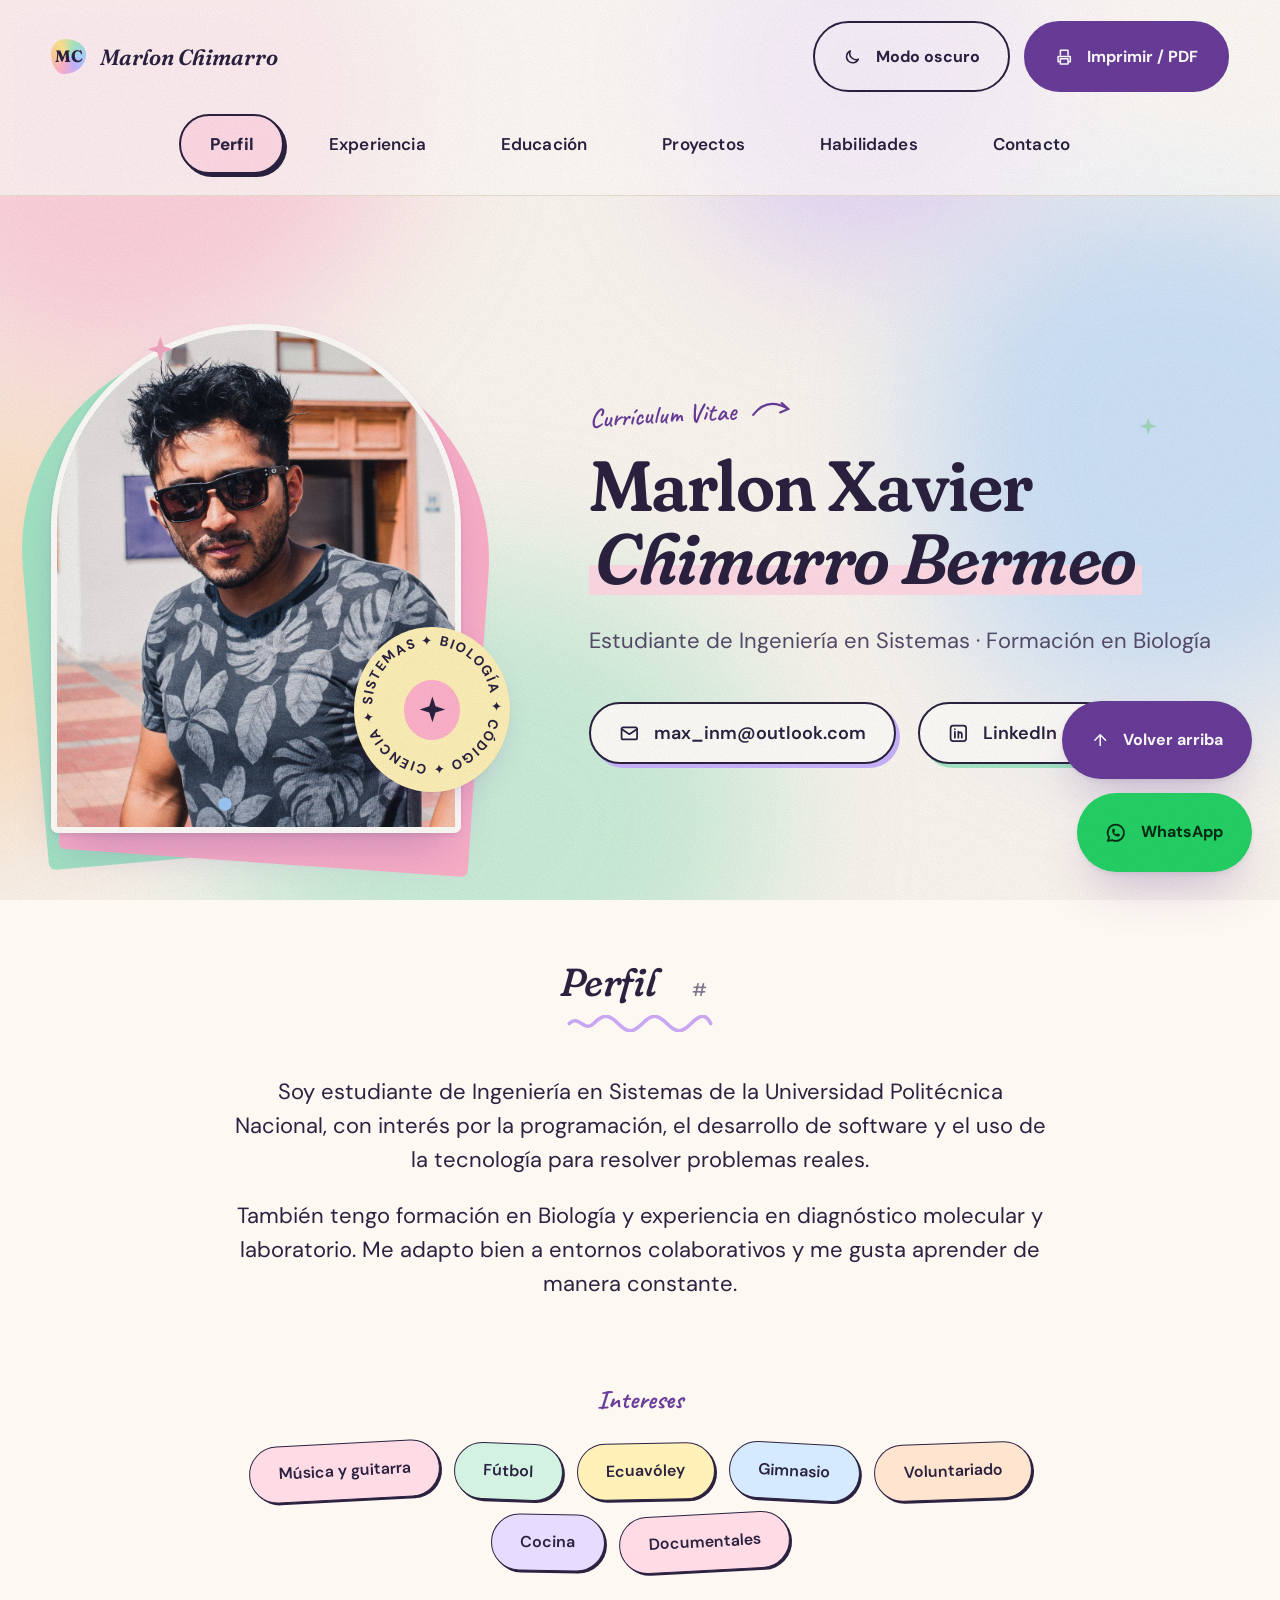
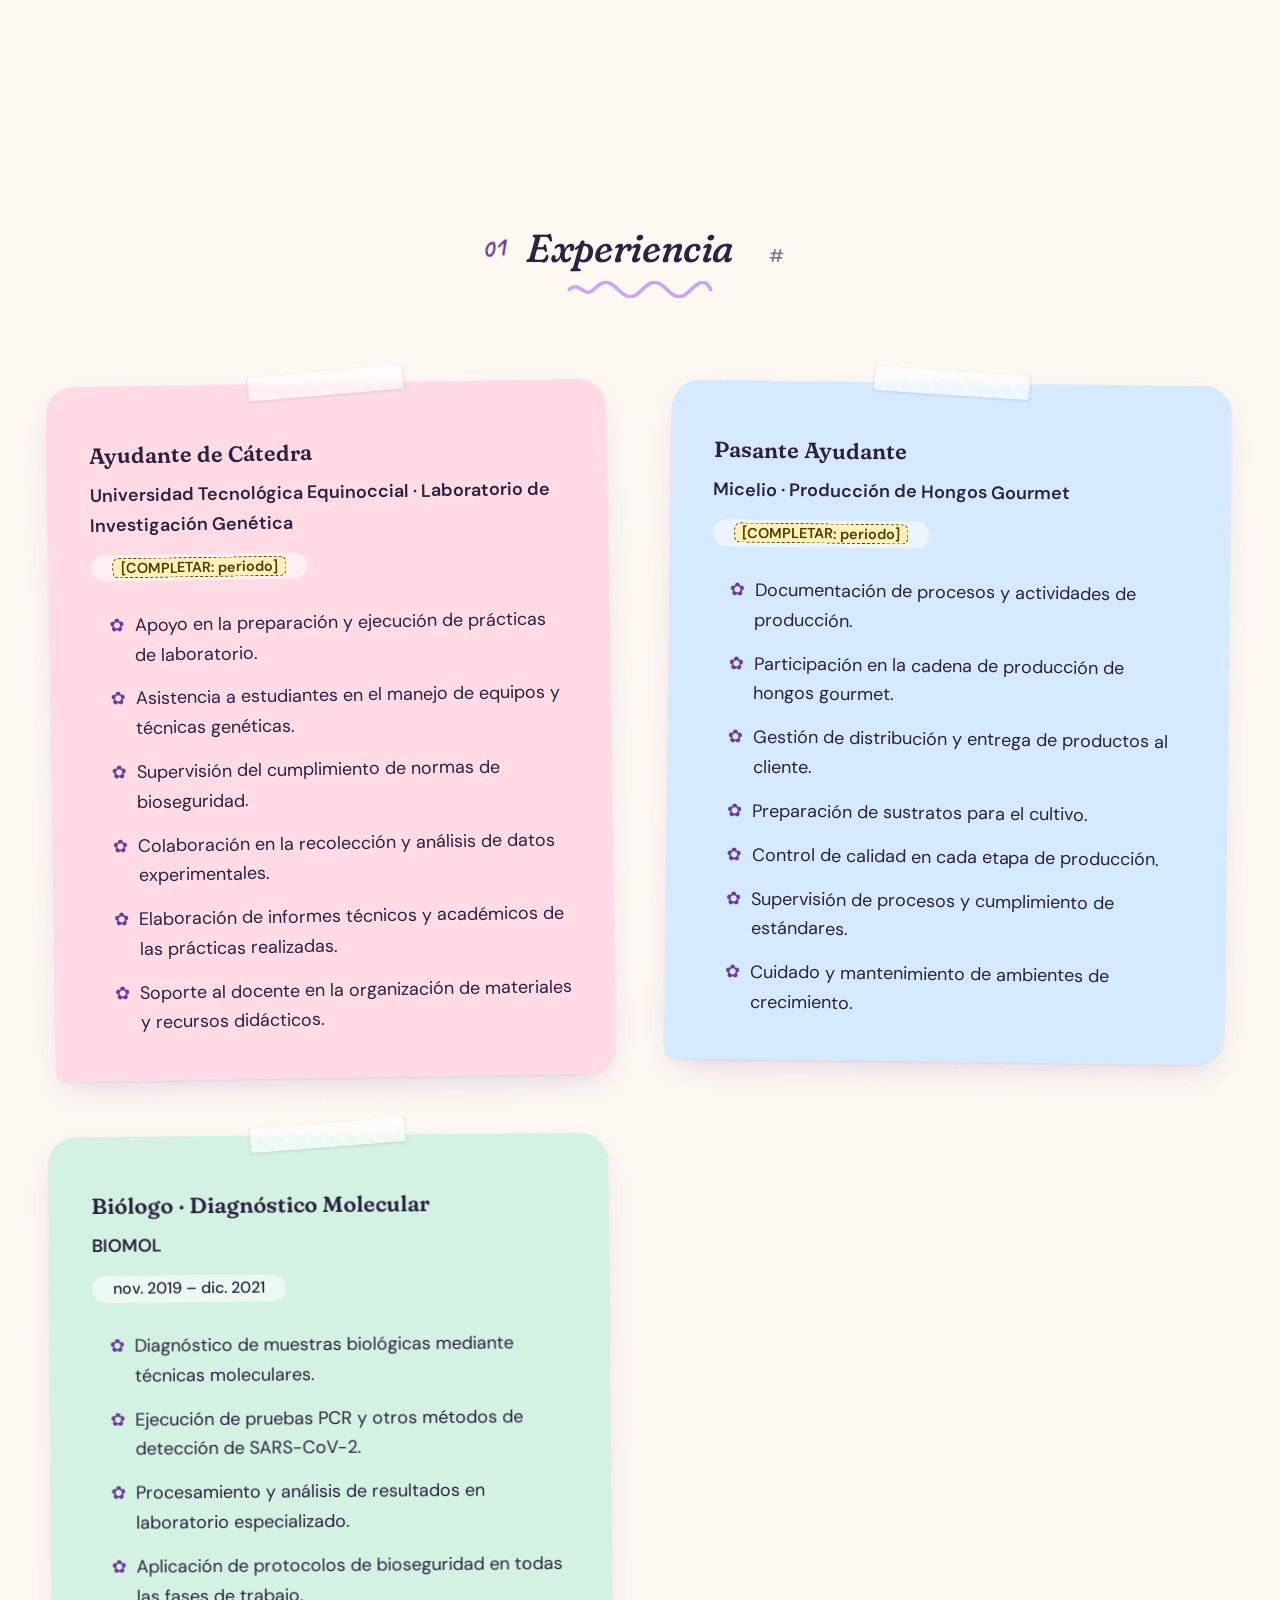
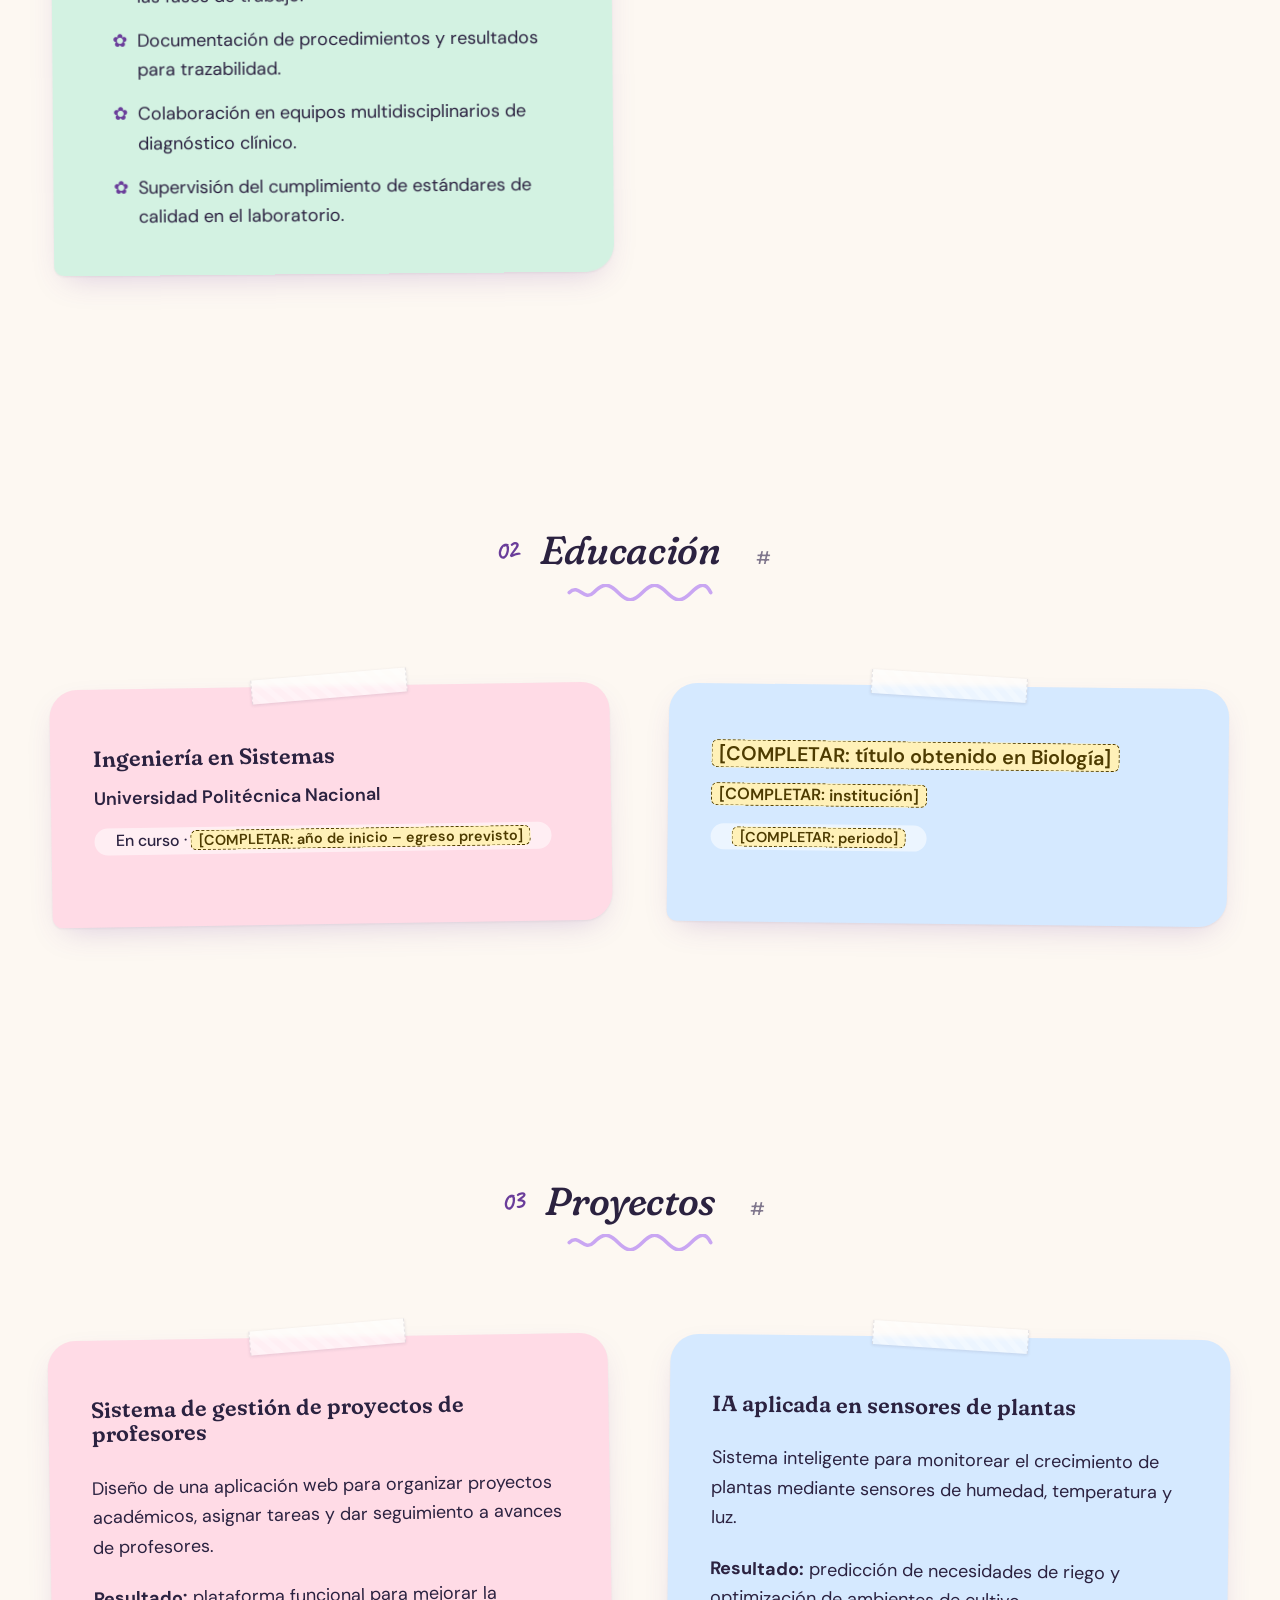
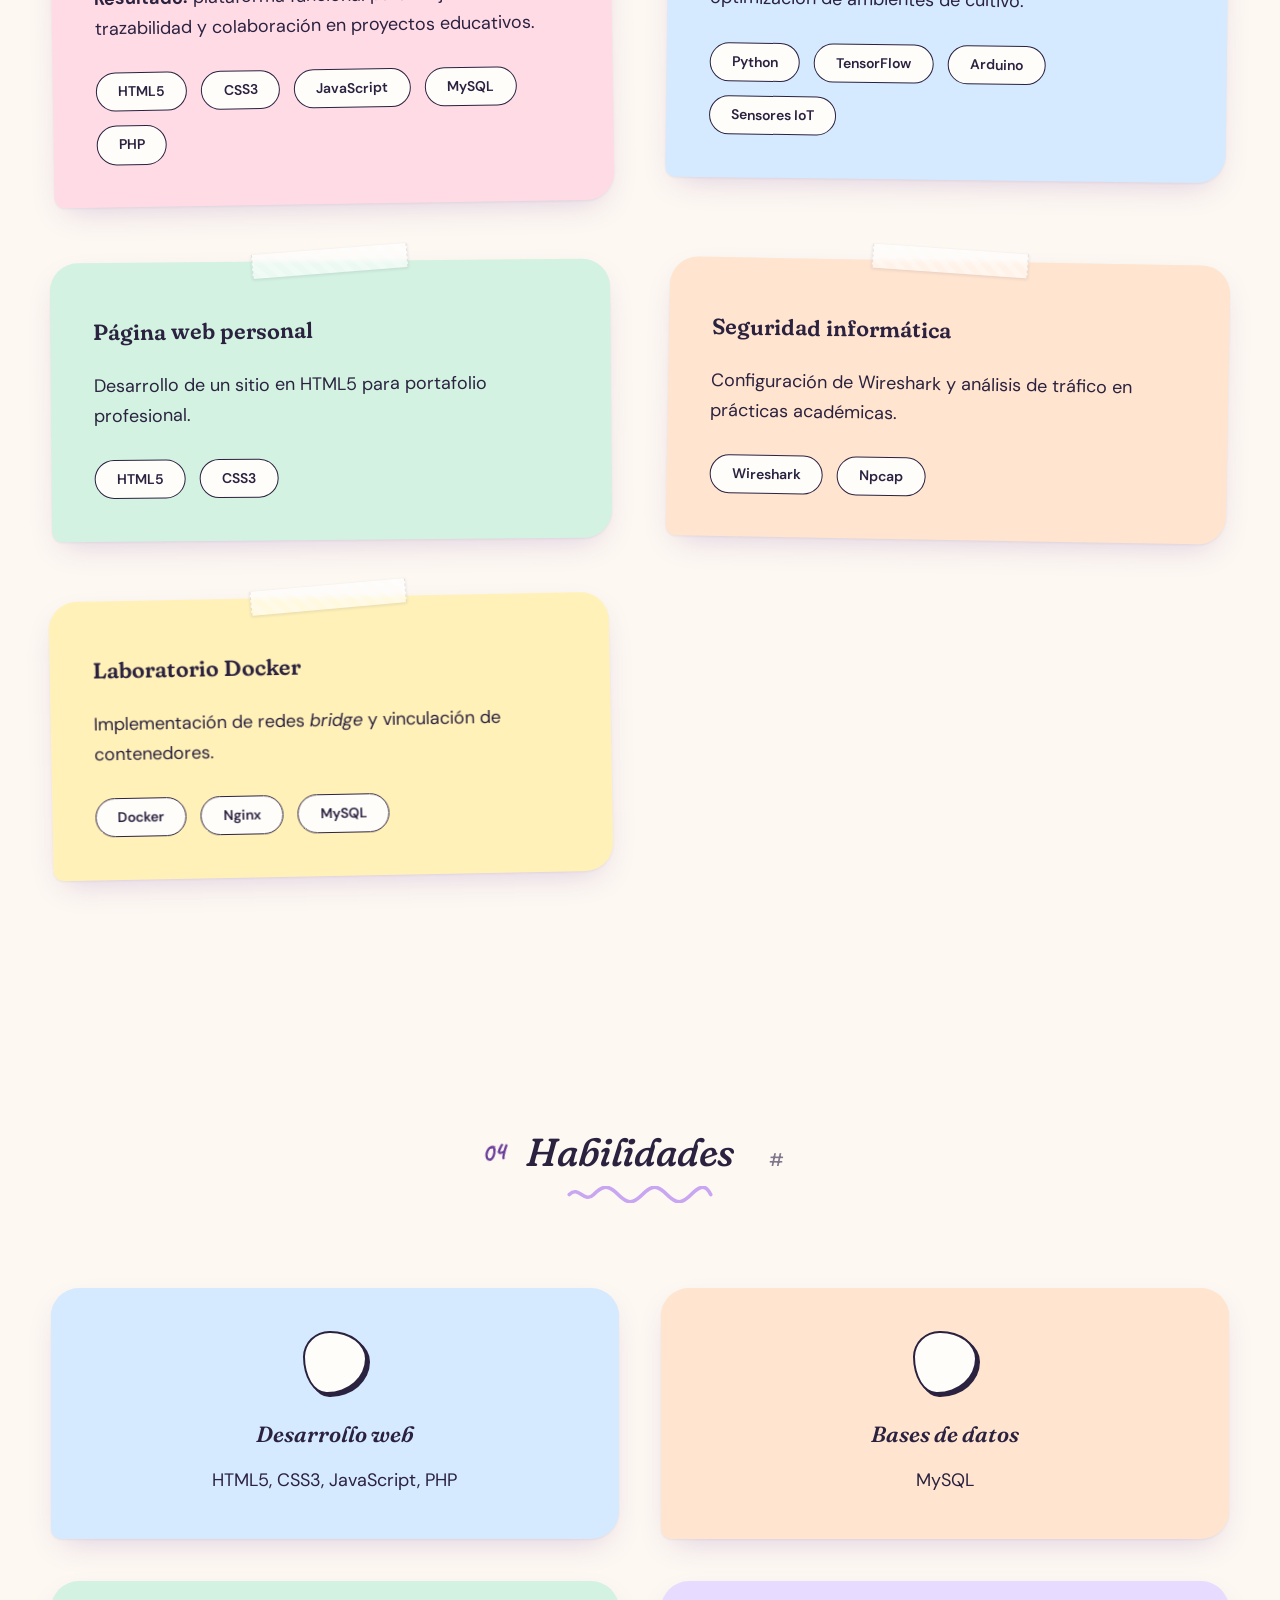
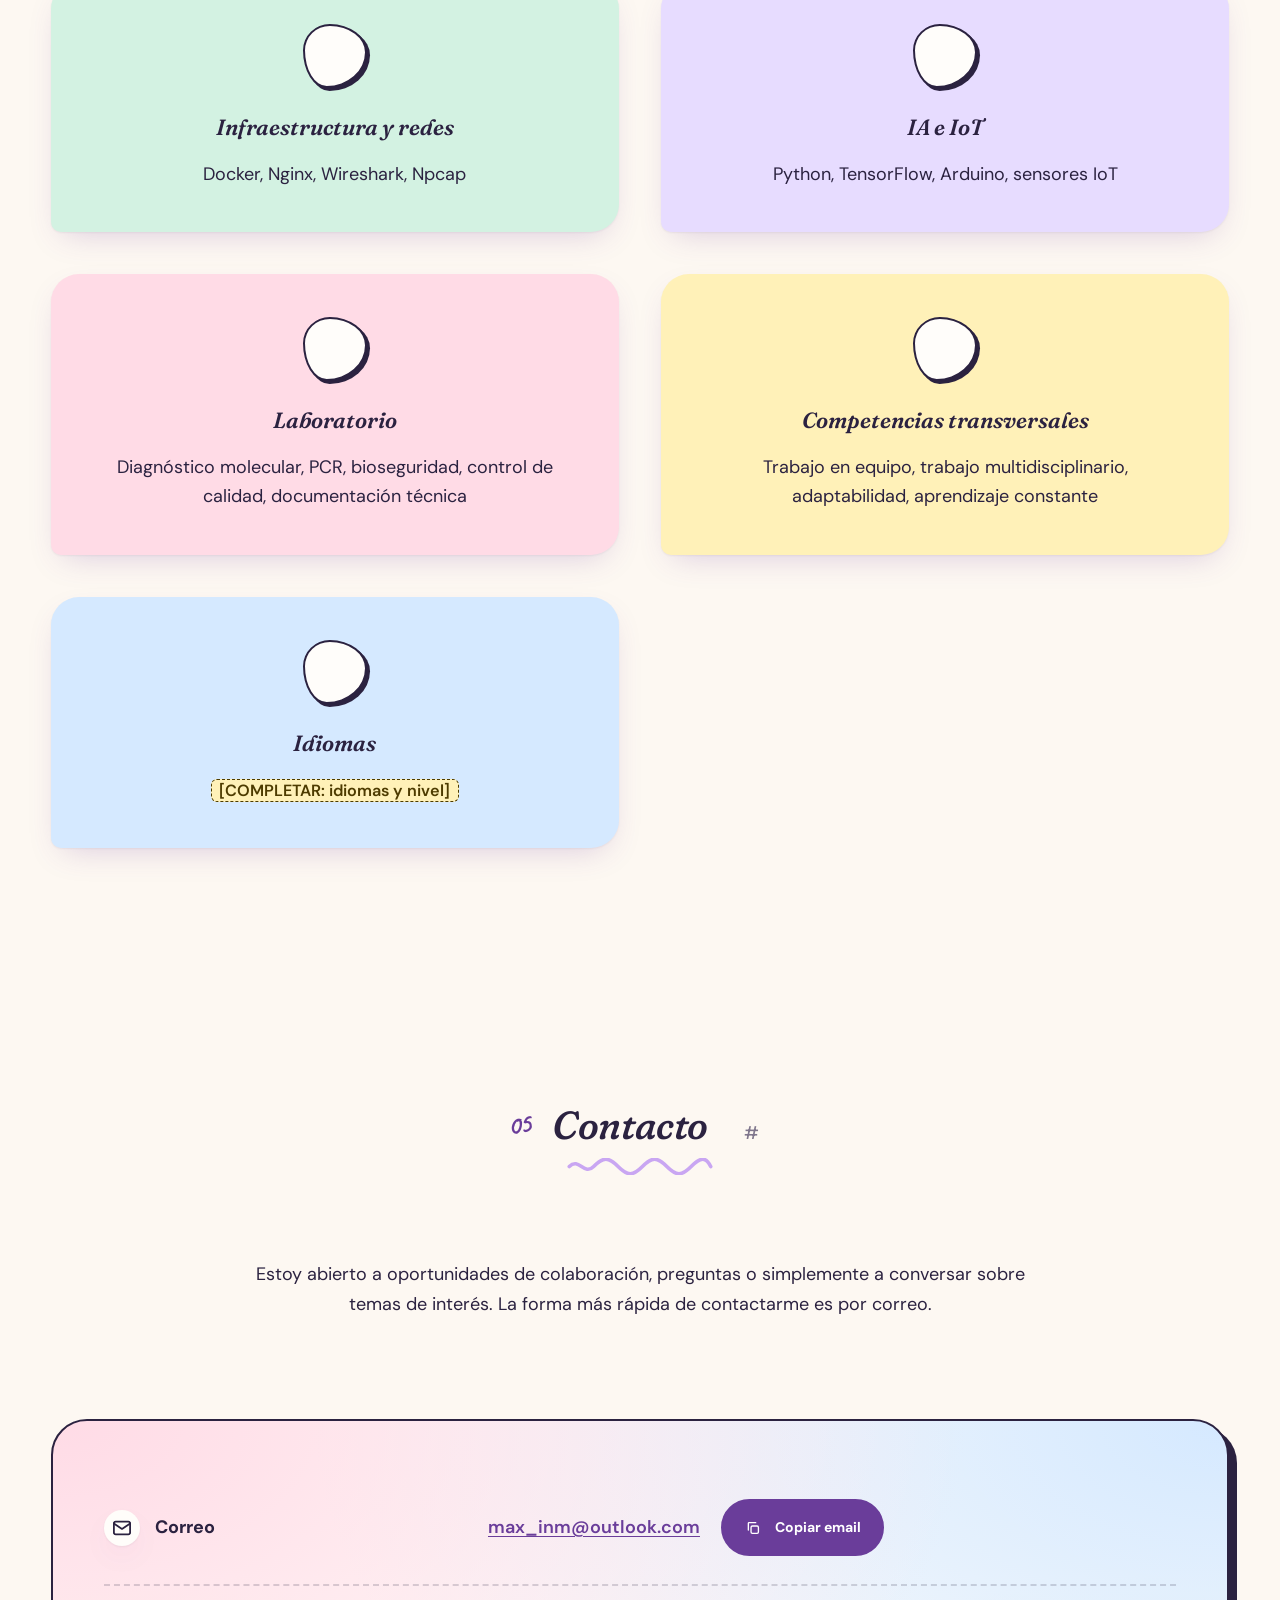
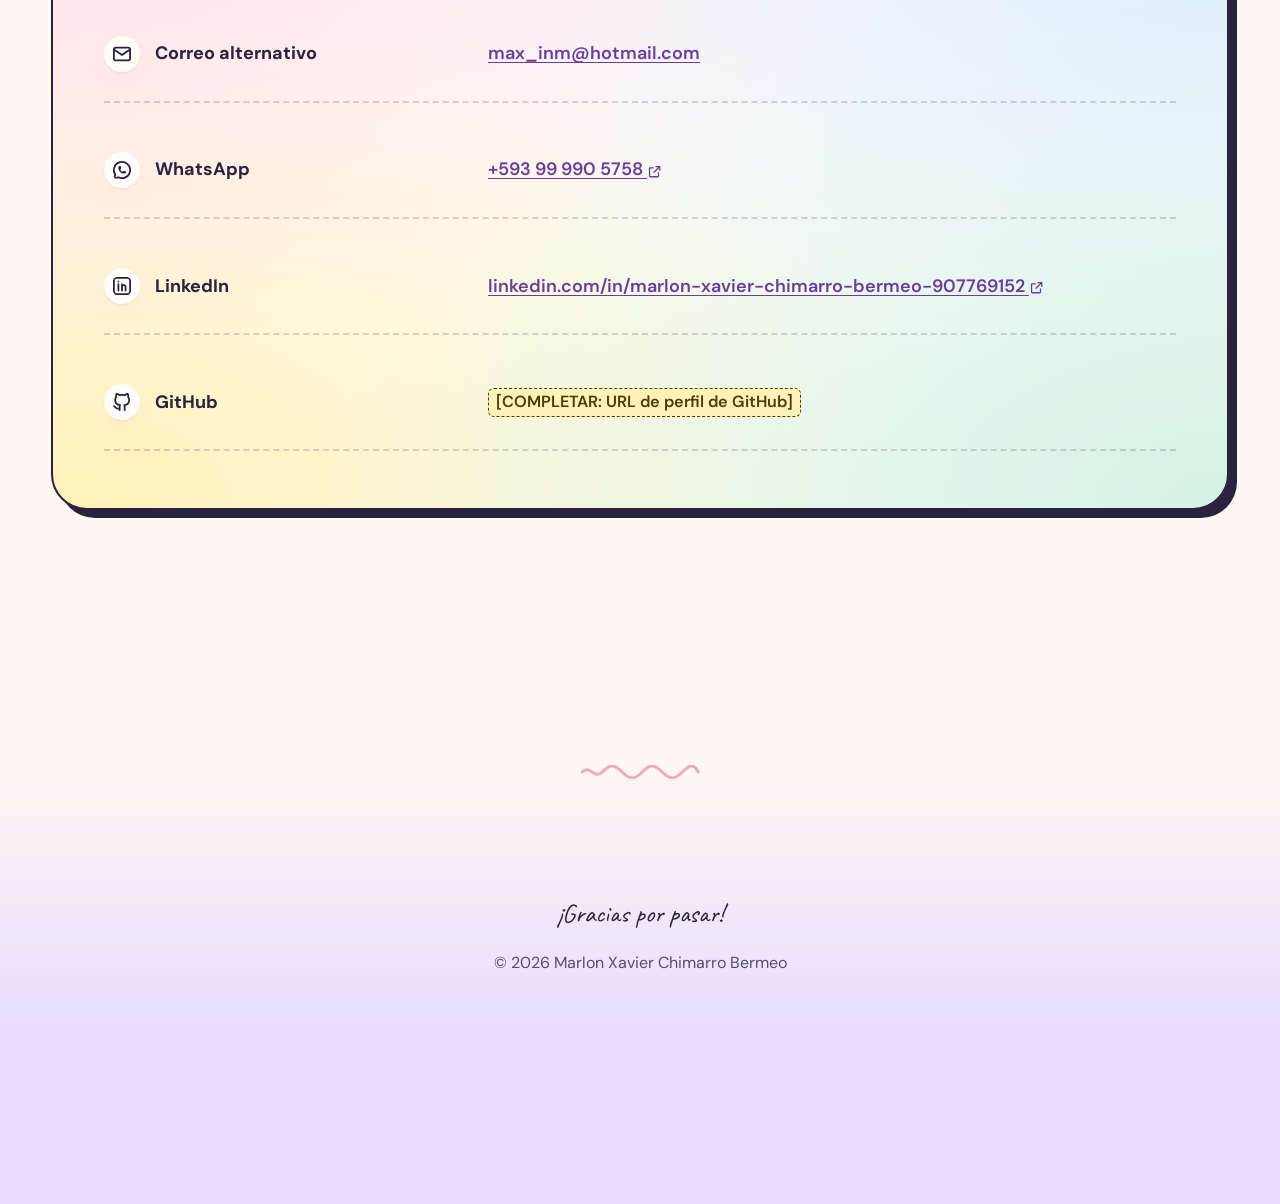
==== index.html @ 0df12706 "feat: cv en version 3 para HCI" ====
<!DOCTYPE html>
<html lang="es" class="no-js">
<head>
    <meta charset="UTF-8">
    <meta name="viewport" content="width=device-width, initial-scale=1.0">
    <meta name="color-scheme" content="light dark">
    <meta name="description" content="Currículum de Marlon Xavier Chimarro Bermeo, estudiante de Ingeniería en Sistemas con formación en Biología.">
    <title>CV | Marlon Xavier Chimarro Bermeo</title>
    <link rel="icon" href="assets/favicon.svg" type="image/svg+xml">
    <link rel="preconnect" href="https://fonts.googleapis.com">
    <link rel="preconnect" href="https://fonts.gstatic.com" crossorigin>
    <link rel="stylesheet" href="https://fonts.googleapis.com/css2?family=Caveat:wght@500;700&family=DM+Sans:ital,opsz,wght@0,9..40,400..800;1,9..40,400..800&family=Fraunces:ital,opsz,wght,SOFT,WONK@0,9..144,400..700,0..100,0..1;1,9..144,400..700,0..100,0..1&display=swap">
    <link rel="stylesheet" href="css/styles.css">
    <script>
        /* Marca que JS está activo y aplica el tema guardado antes de pintar (evita parpadeo). */
        (function () {
            var d = document.documentElement;
            d.classList.remove('no-js');
            d.classList.add('js');
            try {
                var t = localStorage.getItem('tema');
                if (t === 'light' || t === 'dark') d.setAttribute('data-theme', t);
            } catch (e) {}
        })();
    </script>
    <script src="js/main.js" defer></script>
</head>
<body id="inicio">
    <a class="skip-link" href="#contenido">Saltar al contenido</a>

    <!-- Fondo decorativo: manchas pastel difuminadas -->
    <div class="bg-art" aria-hidden="true">
        <span class="blob blob-1"></span>
        <span class="blob blob-2"></span>
        <span class="blob blob-3"></span>
        <span class="blob blob-4"></span>
        <span class="blob blob-5"></span>
    </div>

    <header class="site-header">
        <div class="scroll-progress" aria-hidden="true"></div>
        <div class="header-inner">
            <a class="brand" href="#inicio" title="Ir al inicio de la página"><span class="brand-mark" aria-hidden="true">MC</span>Marlon Chimarro</a>

            <div class="menu-panel">
                <nav class="site-nav" aria-label="Secciones del currículum">
                    <ul class="nav-list">
                        <li><a class="nav-link" href="#perfil">Perfil</a></li>
                        <li><a class="nav-link" href="#experiencia">Experiencia</a></li>
                        <li><a class="nav-link" href="#educacion">Educación</a></li>
                        <li><a class="nav-link" href="#proyectos">Proyectos</a></li>
                        <li><a class="nav-link" href="#habilidades">Habilidades</a></li>
                        <li><a class="nav-link" href="#contacto">Contacto</a></li>
                    </ul>
                </nav>
                <div class="header-actions js-only">
                    <button class="btn btn-ghost" id="theme-toggle" type="button" aria-label="Cambiar a modo oscuro" title="Cambiar entre modo claro y oscuro">
                        <svg class="icon icon-moon" viewBox="0 0 24 24" aria-hidden="true" focusable="false"><path d="M20 14.5A8 8 0 0 1 9.5 4 8 8 0 1 0 20 14.5z"/></svg>
                        <svg class="icon icon-sun" viewBox="0 0 24 24" aria-hidden="true" focusable="false"><circle cx="12" cy="12" r="4"/><path d="M12 2v2M12 20v2M4.9 4.9l1.4 1.4M17.7 17.7l1.4 1.4M2 12h2M20 12h2M4.9 19.1l1.4-1.4M17.7 6.3l1.4-1.4"/></svg>
                        <span class="theme-label">Modo oscuro</span>
                    </button>
                    <button class="btn" id="print-btn" type="button" title="Abre el diálogo de impresión. Elige «Guardar como PDF» para obtener un archivo.">
                        <svg class="icon" viewBox="0 0 24 24" aria-hidden="true" focusable="false"><path d="M7 9V3h10v6M7 18H4v-7h16v7h-3M7 14h10v7H7z"/></svg>
                        <span>Imprimir / PDF</span>
                    </button>
                </div>
            </div>
        </div>
    </header>

    <main id="contenido" tabindex="-1">

        <!-- ============ PERFIL ============ -->
        <section class="section profile" id="perfil" aria-labelledby="perfil-titulo">
            <div class="profile-grid">
                <div class="photo-wrap">
                    <img class="profile-photo" src="assets/foto-perfil.jpg" width="1024" height="1280"
                         alt="Fotografía de Marlon Xavier Chimarro Bermeo">
                    <!-- Sello giratorio decorativo -->
                    <div class="stamp" aria-hidden="true">
                        <svg viewBox="0 0 120 120">
                            <defs><path id="stamp-circle" d="M60 60m-46 0a46 46 0 1 1 92 0a46 46 0 1 1-92 0"/></defs>
                            <text><textPath href="#stamp-circle" textLength="286" lengthAdjust="spacing">Sistemas ✦ Biología ✦ Código ✦ Ciencia ✦</textPath></text>
                        </svg>
                        <span class="stamp-core">
                            <svg viewBox="0 0 24 24"><path d="M12 2l2.4 7.6L22 12l-7.6 2.4L12 22l-2.4-7.6L2 12l7.6-2.4z"/></svg>
                        </span>
                    </div>
                </div>
                <div class="profile-text">
                    <p class="eyebrow">Currículum Vitae
                        <svg viewBox="0 0 40 20" aria-hidden="true" focusable="false"><path d="M2 14c10-12 22-12 34-4M30 4l6 6-8 3"/></svg>
                    </p>
                    <h1 class="name">Marlon Xavier <span class="hl">Chimarro Bermeo</span></h1>
                    <p class="role">Estudiante de Ingeniería en Sistemas · Formación en Biología</p>
                    <ul class="quick-contact" aria-label="Contacto rápido">
                        <li>
                            <a href="mailto:max_inm@outlook.com" title="Escribir un correo a max_inm@outlook.com">
                                <svg class="icon" viewBox="0 0 24 24" aria-hidden="true" focusable="false"><rect x="3" y="5" width="18" height="14" rx="2"/><path d="m3 7 9 6 9-6"/></svg>
                                <span>max_inm@outlook.com</span>
                            </a>
                        </li>
                        <li>
                            <a href="https://www.linkedin.com/in/marlon-xavier-chimarro-bermeo-907769152/" target="_blank" rel="noopener noreferrer" title="Perfil de LinkedIn (abre en pestaña nueva)">
                                <svg class="icon" viewBox="0 0 24 24" aria-hidden="true" focusable="false"><rect x="3" y="3" width="18" height="18" rx="3"/><path d="M8 10v7M8 7v.01M12 17v-4a2 2 0 0 1 4 0v4M12 10v7"/></svg>
                                <span>LinkedIn</span>
                                <svg class="icon icon-ext" viewBox="0 0 24 24" aria-hidden="true" focusable="false"><path d="M14 4h6v6M20 4l-9 9M18 14v5a1 1 0 0 1-1 1H5a1 1 0 0 1-1-1V7a1 1 0 0 1 1-1h5"/></svg>
                                <span class="sr-only">(abre en pestaña nueva)</span>
                            </a>
                        </li>
                    </ul>
                </div>
                <svg class="sparkle sparkle-1" viewBox="0 0 24 24" aria-hidden="true" focusable="false"><path d="M12 2l2.4 7.6L22 12l-7.6 2.4L12 22l-2.4-7.6L2 12l7.6-2.4z"/></svg>
                <svg class="sparkle sparkle-2" viewBox="0 0 24 24" aria-hidden="true" focusable="false"><path d="M12 2l2.4 7.6L22 12l-7.6 2.4L12 22l-2.4-7.6L2 12l7.6-2.4z"/></svg>
                <svg class="sparkle sparkle-3" viewBox="0 0 24 24" aria-hidden="true" focusable="false"><circle cx="12" cy="12" r="9"/></svg>
            </div>

            <div class="profile-about">
                <h2 class="section-title" id="perfil-titulo">Perfil
                    <a class="anchor" href="#perfil" aria-label="Enlace directo a la sección Perfil" title="Enlace a esta sección">#</a>
                </h2>
                <div class="prose">
                    <p>Soy estudiante de Ingeniería en Sistemas de la Universidad Politécnica Nacional, con interés por la programación, el desarrollo de software y el uso de la tecnología para resolver problemas reales.</p>
                    <p>También tengo formación en Biología y experiencia en diagnóstico molecular y laboratorio. Me adapto bien a entornos colaborativos y me gusta aprender de manera constante.</p>
                </div>
                <h3 class="subheading">Intereses</h3>
                <ul class="tag-list" aria-label="Intereses personales">
                    <li class="tag">Música y guitarra</li>
                    <li class="tag">Fútbol</li>
                    <li class="tag">Ecuavóley</li>
                    <li class="tag">Gimnasio</li>
                    <li class="tag">Voluntariado</li>
                    <li class="tag">Cocina</li>
                    <li class="tag">Documentales</li>
                </ul>
            </div>
        </section>

        <!-- ============ EXPERIENCIA ============ -->
        <section class="section" id="experiencia" aria-labelledby="experiencia-titulo">
            <h2 class="section-title" id="experiencia-titulo">Experiencia
                <a class="anchor" href="#experiencia" aria-label="Enlace directo a la sección Experiencia" title="Enlace a esta sección">#</a>
            </h2>

            <article class="entry">
                <header class="entry-header">
                    <h3 class="entry-title">Ayudante de Cátedra</h3>
                    <p class="entry-org">Universidad Tecnológica Equinoccial · Laboratorio de Investigación Genética</p>
                    <p class="entry-meta"><mark class="todo">[COMPLETAR: periodo]</mark></p>
                </header>
                <ul class="entry-list">
                    <li>Apoyo en la preparación y ejecución de prácticas de laboratorio.</li>
                    <li>Asistencia a estudiantes en el manejo de equipos y técnicas genéticas.</li>
                    <li>Supervisión del cumplimiento de normas de bioseguridad.</li>
                    <li>Colaboración en la recolección y análisis de datos experimentales.</li>
                    <li>Elaboración de informes técnicos y académicos de las prácticas realizadas.</li>
                    <li>Soporte al docente en la organización de materiales y recursos didácticos.</li>
                </ul>
            </article>

            <article class="entry">
                <header class="entry-header">
                    <h3 class="entry-title">Pasante Ayudante</h3>
                    <p class="entry-org">Micelio · Producción de Hongos Gourmet</p>
                    <p class="entry-meta"><mark class="todo">[COMPLETAR: periodo]</mark></p>
                </header>
                <ul class="entry-list">
                    <li>Documentación de procesos y actividades de producción.</li>
                    <li>Participación en la cadena de producción de hongos gourmet.</li>
                    <li>Gestión de distribución y entrega de productos al cliente.</li>
                    <li>Preparación de sustratos para el cultivo.</li>
                    <li>Control de calidad en cada etapa de producción.</li>
                    <li>Supervisión de procesos y cumplimiento de estándares.</li>
                    <li>Cuidado y mantenimiento de ambientes de crecimiento.</li>
                </ul>
            </article>

            <article class="entry">
                <header class="entry-header">
                    <h3 class="entry-title">Biólogo · Diagnóstico Molecular</h3>
                    <p class="entry-org">BIOMOL</p>
                    <p class="entry-meta"><time datetime="2019-11">nov. 2019</time> – <time datetime="2021-12">dic. 2021</time></p>
                </header>
                <ul class="entry-list">
                    <li>Diagnóstico de muestras biológicas mediante técnicas moleculares.</li>
                    <li>Ejecución de pruebas PCR y otros métodos de detección de SARS-CoV-2.</li>
                    <li>Procesamiento y análisis de resultados en laboratorio especializado.</li>
                    <li>Aplicación de protocolos de bioseguridad en todas las fases de trabajo.</li>
                    <li>Documentación de procedimientos y resultados para trazabilidad.</li>
                    <li>Colaboración en equipos multidisciplinarios de diagnóstico clínico.</li>
                    <li>Supervisión del cumplimiento de estándares de calidad en el laboratorio.</li>
                </ul>
            </article>
        </section>

        <!-- ============ EDUCACIÓN ============ -->
        <section class="section" id="educacion" aria-labelledby="educacion-titulo">
            <h2 class="section-title" id="educacion-titulo">Educación
                <a class="anchor" href="#educacion" aria-label="Enlace directo a la sección Educación" title="Enlace a esta sección">#</a>
            </h2>

            <article class="entry">
                <header class="entry-header">
                    <h3 class="entry-title">Ingeniería en Sistemas</h3>
                    <p class="entry-org">Universidad Politécnica Nacional</p>
                    <p class="entry-meta">En curso · <mark class="todo">[COMPLETAR: año de inicio – egreso previsto]</mark></p>
                </header>
            </article>

            <article class="entry">
                <header class="entry-header">
                    <h3 class="entry-title"><mark class="todo">[COMPLETAR: título obtenido en Biología]</mark></h3>
                    <p class="entry-org"><mark class="todo">[COMPLETAR: institución]</mark></p>
                    <p class="entry-meta"><mark class="todo">[COMPLETAR: periodo]</mark></p>
                </header>
            </article>
        </section>

        <!-- ============ PROYECTOS ============ -->
        <section class="section" id="proyectos" aria-labelledby="proyectos-titulo">
            <h2 class="section-title" id="proyectos-titulo">Proyectos
                <a class="anchor" href="#proyectos" aria-label="Enlace directo a la sección Proyectos" title="Enlace a esta sección">#</a>
            </h2>

            <article class="entry">
                <header class="entry-header">
                    <h3 class="entry-title">Sistema de gestión de proyectos de profesores</h3>
                </header>
                <p>Diseño de una aplicación web para organizar proyectos académicos, asignar tareas y dar seguimiento a avances de profesores.</p>
                <p><strong>Resultado:</strong> plataforma funcional para mejorar la trazabilidad y colaboración en proyectos educativos.</p>
                <ul class="tag-list" aria-label="Tecnologías usadas">
                    <li class="tag">HTML5</li><li class="tag">CSS3</li><li class="tag">JavaScript</li><li class="tag">MySQL</li><li class="tag">PHP</li>
                </ul>
            </article>

            <article class="entry">
                <header class="entry-header">
                    <h3 class="entry-title">IA aplicada en sensores de plantas</h3>
                </header>
                <p>Sistema inteligente para monitorear el crecimiento de plantas mediante sensores de humedad, temperatura y luz.</p>
                <p><strong>Resultado:</strong> predicción de necesidades de riego y optimización de ambientes de cultivo.</p>
                <ul class="tag-list" aria-label="Tecnologías usadas">
                    <li class="tag">Python</li><li class="tag">TensorFlow</li><li class="tag">Arduino</li><li class="tag">Sensores IoT</li>
                </ul>
            </article>

            <article class="entry">
                <header class="entry-header">
                    <h3 class="entry-title">Página web personal</h3>
                </header>
                <p>Desarrollo de un sitio en HTML5 para portafolio profesional.</p>
                <ul class="tag-list" aria-label="Tecnologías usadas">
                    <li class="tag">HTML5</li><li class="tag">CSS3</li>
                </ul>
            </article>

            <article class="entry">
                <header class="entry-header">
                    <h3 class="entry-title">Seguridad informática</h3>
                </header>
                <p>Configuración de Wireshark y análisis de tráfico en prácticas académicas.</p>
                <ul class="tag-list" aria-label="Tecnologías usadas">
                    <li class="tag">Wireshark</li><li class="tag">Npcap</li>
                </ul>
            </article>

            <article class="entry">
                <header class="entry-header">
                    <h3 class="entry-title">Laboratorio Docker</h3>
                </header>
                <p>Implementación de redes <i lang="en">bridge</i> y vinculación de contenedores.</p>
                <ul class="tag-list" aria-label="Tecnologías usadas">
                    <li class="tag">Docker</li><li class="tag">Nginx</li><li class="tag">MySQL</li>
                </ul>
            </article>
        </section>

        <!-- ============ HABILIDADES ============ -->
        <section class="section" id="habilidades" aria-labelledby="habilidades-titulo">
            <h2 class="section-title" id="habilidades-titulo">Habilidades
                <a class="anchor" href="#habilidades" aria-label="Enlace directo a la sección Habilidades" title="Enlace a esta sección">#</a>
            </h2>
            <dl class="skills">
                <div class="skill-group">
                    <dt>Desarrollo web</dt>
                    <dd>HTML5, CSS3, JavaScript, PHP</dd>
                </div>
                <div class="skill-group">
                    <dt>Bases de datos</dt>
                    <dd>MySQL</dd>
                </div>
                <div class="skill-group">
                    <dt>Infraestructura y redes</dt>
                    <dd>Docker, Nginx, Wireshark, Npcap</dd>
                </div>
                <div class="skill-group">
                    <dt>IA e IoT</dt>
                    <dd>Python, TensorFlow, Arduino, sensores IoT</dd>
                </div>
                <div class="skill-group">
                    <dt>Laboratorio</dt>
                    <dd>Diagnóstico molecular, PCR, bioseguridad, control de calidad, documentación técnica</dd>
                </div>
                <div class="skill-group">
                    <dt>Competencias transversales</dt>
                    <dd>Trabajo en equipo, trabajo multidisciplinario, adaptabilidad, aprendizaje constante</dd>
                </div>
                <div class="skill-group">
                    <dt>Idiomas</dt>
                    <dd><mark class="todo">[COMPLETAR: idiomas y nivel]</mark></dd>
                </div>
            </dl>
        </section>

        <!-- ============ CONTACTO ============ -->
        <section class="section" id="contacto" aria-labelledby="contacto-titulo">
            <h2 class="section-title" id="contacto-titulo">Contacto
                <a class="anchor" href="#contacto" aria-label="Enlace directo a la sección Contacto" title="Enlace a esta sección">#</a>
            </h2>
            <p class="prose">Estoy abierto a oportunidades de colaboración, preguntas o simplemente a conversar sobre temas de interés. La forma más rápida de contactarme es por correo.</p>

            <ul class="contact-list">
                <li class="contact-item">
                    <span class="contact-label">
                        <svg class="icon" viewBox="0 0 24 24" aria-hidden="true" focusable="false"><rect x="3" y="5" width="18" height="14" rx="2"/><path d="m3 7 9 6 9-6"/></svg>
                        Correo
                    </span>
                    <span class="contact-value">
                        <a href="mailto:max_inm@outlook.com" id="email" title="Escribir un correo (abre tu aplicación de correo)">max_inm@outlook.com</a>
                        <button class="btn btn-small js-only" id="copy-email" type="button" data-copy="max_inm@outlook.com" aria-describedby="copy-status" title="Copiar la dirección de correo al portapapeles">
                            <svg class="icon" viewBox="0 0 24 24" aria-hidden="true" focusable="false"><rect x="9" y="9" width="11" height="11" rx="2"/><path d="M5 15V5a1 1 0 0 1 1-1h10"/></svg>
                            <span>Copiar email</span>
                        </button>
                        <span class="copy-status" id="copy-status" role="status" aria-live="polite"></span>
                    </span>
                </li>
                <li class="contact-item">
                    <span class="contact-label">
                        <svg class="icon" viewBox="0 0 24 24" aria-hidden="true" focusable="false"><rect x="3" y="5" width="18" height="14" rx="2"/><path d="m3 7 9 6 9-6"/></svg>
                        Correo alternativo
                    </span>
                    <span class="contact-value">
                        <a href="mailto:max_inm@hotmail.com" title="Escribir un correo (abre tu aplicación de correo)">max_inm@hotmail.com</a>
                    </span>
                </li>
                <li class="contact-item">
                    <span class="contact-label">
                        <svg class="icon" viewBox="0 0 24 24" aria-hidden="true" focusable="false"><path d="M3 21l1.65-3.8a9 9 0 1 1 3.4 2.9L3 21"/><path d="M9 10a.5.5 0 0 0 1 0V9a.5.5 0 0 0-1 0v1a5 5 0 0 0 5 5h1a.5.5 0 0 0 0-1h-1a.5.5 0 0 0 0 1"/></svg>
                        WhatsApp
                    </span>
                    <span class="contact-value">
                        <a href="https://wa.me/593999905758" target="_blank" rel="noopener noreferrer" title="Escribir por WhatsApp (abre en pestaña nueva)">
                            +593 99 990 5758
                            <svg class="icon icon-ext" viewBox="0 0 24 24" aria-hidden="true" focusable="false"><path d="M14 4h6v6M20 4l-9 9M18 14v5a1 1 0 0 1-1 1H5a1 1 0 0 1-1-1V7a1 1 0 0 1 1-1h5"/></svg>
                            <span class="sr-only">(abre en pestaña nueva)</span>
                        </a>
                    </span>
                </li>
                <li class="contact-item">
                    <span class="contact-label">
                        <svg class="icon" viewBox="0 0 24 24" aria-hidden="true" focusable="false"><rect x="3" y="3" width="18" height="18" rx="3"/><path d="M8 10v7M8 7v.01M12 17v-4a2 2 0 0 1 4 0v4M12 10v7"/></svg>
                        LinkedIn
                    </span>
                    <span class="contact-value">
                        <a href="https://www.linkedin.com/in/marlon-xavier-chimarro-bermeo-907769152/" target="_blank" rel="noopener noreferrer" title="Perfil de LinkedIn (abre en pestaña nueva)">
                            linkedin.com/in/marlon-xavier-chimarro-bermeo-907769152
                            <svg class="icon icon-ext" viewBox="0 0 24 24" aria-hidden="true" focusable="false"><path d="M14 4h6v6M20 4l-9 9M18 14v5a1 1 0 0 1-1 1H5a1 1 0 0 1-1-1V7a1 1 0 0 1 1-1h5"/></svg>
                            <span class="sr-only">(abre en pestaña nueva)</span>
                        </a>
                    </span>
                </li>
                <li class="contact-item">
                    <span class="contact-label">
                        <svg class="icon" viewBox="0 0 24 24" aria-hidden="true" focusable="false"><path d="M9 19c-4 1.5-4-2-6-2.5M15 21v-3.5c0-1 .1-1.4-.5-2 2.8-.3 5.5-1.4 5.5-6a4.6 4.6 0 0 0-1.3-3.2 4.2 4.2 0 0 0-.1-3.2s-1-.3-3.4 1.3a11.6 11.6 0 0 0-6 0C6.8 2.8 5.8 3.1 5.8 3.1a4.2 4.2 0 0 0-.1 3.2A4.6 4.6 0 0 0 4.4 9.5c0 4.6 2.7 5.7 5.5 6-.6.6-.6 1.2-.5 2V21"/></svg>
                        GitHub
                    </span>
                    <span class="contact-value"><mark class="todo">[COMPLETAR: URL de perfil de GitHub]</mark></span>
                </li>
            </ul>
        </section>
    </main>

    <footer class="site-footer">
        <p class="footer-note">¡Gracias por pasar!</p>
        <p>&copy; 2026 Marlon Xavier Chimarro Bermeo</p>
    </footer>

    <!-- Acciones flotantes (esquina inferior derecha) -->
    <div class="floating-actions">
        <a class="fab to-top" href="#inicio" title="Volver al inicio de la página">
            <svg class="icon" viewBox="0 0 24 24" aria-hidden="true" focusable="false"><path d="M12 19V5M5 12l7-7 7 7"/></svg>
            <span>Volver arriba</span>
        </a>
        <a class="fab whatsapp-fab" href="https://wa.me/593999905758" target="_blank" rel="noopener noreferrer" title="Escribir por WhatsApp al +593 99 990 5758 (abre en pestaña nueva)">
            <svg class="icon" viewBox="0 0 24 24" aria-hidden="true" focusable="false"><path d="M3 21l1.65-3.8a9 9 0 1 1 3.4 2.9L3 21"/><path d="M9 10a.5.5 0 0 0 1 0V9a.5.5 0 0 0-1 0v1a5 5 0 0 0 5 5h1a.5.5 0 0 0 0-1h-1a.5.5 0 0 0 0 1"/></svg>
            <span>WhatsApp</span>
            <span class="sr-only">(abre en pestaña nueva)</span>
        </a>
    </div>
</body>
</html>
---- css/styles.css ----
/* =========================================================
   CV · Marlon Xavier Chimarro Bermeo — edición "Pastel artístico"
   Índice:
   1. Tokens (variables)   5. Componentes
   2. Tema oscuro          6. Efectos y animaciones
   3. Base                 7. Utilidades y movimiento reducido
   4. Layout               8. Impresión
   ========================================================= */

/* ---------- 1. Tokens ---------- */
:root {
    /* Tinta y fondo (todo el texto va en tinta oscura: contraste ≥ 7:1 sobre pasteles) */
    --c-text: #2b2240;
    --c-text-muted: #564c6b;
    --c-bg: #fdf8f2;               /* papel crema */
    --c-surface: #fffdfa;
    --c-border: #e9dfd3;
    --c-primary: #6a3d9a;          /* violeta: enlaces, foco, activo */
    --c-primary-strong: #4e2a76;
    --c-on-primary: #ffffff;
    --c-accent: #f2a7c3;           /* rosa: detalles decorativos */

    /* Pasteles (fondos de tarjetas, etiquetas y manchas) */
    --p-pink: #ffdbe6;
    --p-peach: #ffe4cf;
    --p-butter: #fff1b8;
    --p-mint: #d3f2e2;
    --p-sky: #d5e9ff;
    --p-lilac: #e7dcff;
    /* Versiones vivas, solo para las manchas difuminadas del fondo */
    --b-pink: #ffb3cc;
    --b-peach: #ffcf9e;
    --b-mint: #a6e8c8;
    --b-sky: #a9d2ff;
    --b-lilac: #cbb5ff;
    --blob-opacity: 0.55;
    --grain-opacity: 0.07;
    --tape: rgb(255 255 255 / 0.55);
    --shine: rgb(255 255 255 / 0.55);
    --c-dash: rgb(43 34 64 / 0.18);

    --c-glass: rgb(255 253 250 / 0.72);
    --c-tag-bg: var(--p-lilac);
    --c-todo-bg: #fff1b8;
    --c-todo-text: #4d3b00;
    --c-whatsapp: #25d366;         /* color de marca, solo en el botón de WhatsApp */
    --c-whatsapp-strong: #1ebe5b;
    --c-on-whatsapp: #062b16;

    --shadow-soft: 0 1px 2px rgb(43 34 64 / 0.06), 0 12px 32px -12px rgb(106 61 154 / 0.25);
    --shadow-lift: 0 2px 4px rgb(43 34 64 / 0.08), 0 24px 48px -16px rgb(106 61 154 / 0.35);

    /* Tipografía: display serif artística, sans para leer y una manuscrita para acentos */
    --font-serif: "Fraunces", Georgia, "Times New Roman", serif;
    --font-sans: "DM Sans", system-ui, -apple-system, "Segoe UI", Roboto, "Helvetica Neue", Arial, sans-serif;
    --font-hand: "Caveat", "Segoe Print", "Bradley Hand", cursive;
    /* La raíz crece hasta 2.5× (ver html): el texto usa la mitad de esa escala,
       con un mínimo en px para que siga legible en móvil. */
    --fs-xs: max(0.4375rem, 14px);
    --fs-sm: max(0.5rem, 16px);
    --fs-base: max(0.5625rem, 18px);
    --fs-md: max(0.6875rem, 22px);
    --fs-lg: max(1.375rem, 36px);
    --fs-xl: max(2.5rem, 46px);
    --fs-hand: max(0.875rem, 26px);
    --fs-nav: max(0.5625rem, 17px);
    --lh-tight: 1.1;
    --lh-base: 1.65;

    /* Espaciado (escala 4px) */
    --sp-1: 0.25rem;
    --sp-2: 0.5rem;
    --sp-3: 0.75rem;
    --sp-4: 1rem;
    --sp-5: 1.5rem;
    --sp-6: 2rem;
    --sp-7: 3rem;
    --sp-8: 4.5rem;
    --sp-9: 6rem;

    --radius: 18px;
    --radius-card: 28px 28px 28px 10px;   /* esquina "doblada" orgánica */
    --radius-pill: 999px;
    --page-gutter: clamp(1rem, 4vw, 3rem);
    --page-max: 76rem;
    --col-min: 18rem;
    --prose-max: 68ch;
    --header-h: 7rem;               /* main.js lo mide y actualiza */
    --focus-ring: 3px solid var(--c-primary);
    --ease-out: cubic-bezier(0.22, 1, 0.36, 1);
    --ease-spring: cubic-bezier(0.34, 1.56, 0.64, 1);
    --transition: 220ms var(--ease-out);
}

/* ---------- 2. Tema oscuro "pastel de medianoche" (sistema + manual: ambos bloques iguales) ---------- */
@media (prefers-color-scheme: dark) {
    :root:not([data-theme="light"]) {
        --c-text: #f4effb;
        --c-text-muted: #c9bfdb;
        --c-bg: #17131f;
        --c-surface: #211b2d;
        --c-border: #3a3049;
        --c-primary: #d6bcff;
        --c-primary-strong: #ecdfff;
        --c-on-primary: #1b1426;
        --c-accent: #f5a9c6;
        --p-pink: #3b2333;
        --p-peach: #3b2a22;
        --p-butter: #36311c;
        --p-mint: #1d3329;
        --p-sky: #1e2b3d;
        --p-lilac: #2d2545;
        --blob-opacity: 0.22;
        --grain-opacity: 0.05;
        --tape: rgb(255 255 255 / 0.14);
        --shine: rgb(255 255 255 / 0.07);
        --c-dash: rgb(255 255 255 / 0.16);
        --c-glass: rgb(33 27 45 / 0.72);
        --c-todo-bg: #4d3b00;
        --c-todo-text: #fff1b8;
        --shadow-soft: 0 1px 2px rgb(0 0 0 / 0.3), 0 12px 32px -12px rgb(0 0 0 / 0.6);
        --shadow-lift: 0 2px 4px rgb(0 0 0 / 0.35), 0 24px 48px -16px rgb(214 188 255 / 0.25);
        color-scheme: dark;
    }
}

:root[data-theme="dark"] {
    --c-text: #f4effb;
    --c-text-muted: #c9bfdb;
    --c-bg: #17131f;
    --c-surface: #211b2d;
    --c-border: #3a3049;
    --c-primary: #d6bcff;
    --c-primary-strong: #ecdfff;
    --c-on-primary: #1b1426;
    --c-accent: #f5a9c6;
    --p-pink: #3b2333;
    --p-peach: #3b2a22;
    --p-butter: #36311c;
    --p-mint: #1d3329;
    --p-sky: #1e2b3d;
    --p-lilac: #2d2545;
    --blob-opacity: 0.22;
    --grain-opacity: 0.05;
    --tape: rgb(255 255 255 / 0.14);
    --shine: rgb(255 255 255 / 0.07);
    --c-dash: rgb(255 255 255 / 0.16);
    --c-glass: rgb(33 27 45 / 0.72);
    --c-todo-bg: #4d3b00;
    --c-todo-text: #fff1b8;
    --shadow-soft: 0 1px 2px rgb(0 0 0 / 0.3), 0 12px 32px -12px rgb(0 0 0 / 0.6);
    --shadow-lift: 0 2px 4px rgb(0 0 0 / 0.35), 0 24px 48px -16px rgb(214 188 255 / 0.25);
    color-scheme: dark;
}

:root[data-theme="light"] {
    color-scheme: light;
}

/* ---------- 3. Base ---------- */
*,
*::before,
*::after {
    box-sizing: border-box;
}

/* Toda la escala está en rem: al crecer la raíz, crece la página entera.
   16px en móvil → 2.5× (40px) hacia 1920px de ancho. */
html {
    font-size: clamp(100%, 0.32rem + 1.82vw, 250%);
    scroll-behavior: smooth;
    scroll-padding-top: calc(var(--header-h) + var(--sp-4));
    -webkit-text-size-adjust: 100%;
}

body {
    position: relative;
    margin: 0;
    font-family: var(--font-sans);
    font-size: var(--fs-base);
    line-height: var(--lh-base);
    color: var(--c-text);
    background: var(--c-bg);
    overflow-x: hidden;
}

/* Textura de papel (grano) sobre toda la página */
body::after {
    content: "";
    position: fixed;
    inset: 0;
    z-index: 60;
    pointer-events: none;
    opacity: var(--grain-opacity);
    background-image: url("data:image/svg+xml,%3Csvg xmlns='http://www.w3.org/2000/svg' width='220' height='220'%3E%3Cfilter id='n'%3E%3CfeTurbulence type='fractalNoise' baseFrequency='.85' numOctaves='3' stitchTiles='stitch'/%3E%3CfeColorMatrix values='0 0 0 0 0 0 0 0 0 0 0 0 0 0 0 0 0 0 1 0'/%3E%3C/filter%3E%3Crect width='100%25' height='100%25' filter='url(%23n)'/%3E%3C/svg%3E");
}

::selection {
    background: var(--b-pink);
    color: #2b2240;
}

img {
    max-width: 100%;
    height: auto;
    display: block;
}

h1,
h2,
h3 {
    line-height: var(--lh-tight);
    margin: 0;
}

p {
    margin: 0 0 var(--sp-3);
}

a {
    color: var(--c-primary);
    text-decoration-thickness: 1px;
    text-underline-offset: 3px;
    transition: color var(--transition);
}

a:hover {
    color: var(--c-primary-strong);
    text-decoration-thickness: 2px;
}

:focus-visible {
    outline: var(--focus-ring);
    outline-offset: 3px;
    border-radius: 6px;
}

main:focus {
    outline: none;
}

.icon {
    width: 1.15em;
    height: 1.15em;
    flex: none;
    fill: none;
    stroke: currentColor;
    stroke-width: 2;
    stroke-linecap: round;
    stroke-linejoin: round;
    vertical-align: -0.2em;
}

.icon-ext {
    width: 0.85em;
    height: 0.85em;
}

/* ---------- 4. Layout ---------- */

/* Fondo artístico: manchas pastel difuminadas que flotan despacio */
.bg-art {
    position: fixed;
    inset: 0;
    z-index: -1;
    overflow: hidden;
    pointer-events: none;
}

.blob {
    position: absolute;
    width: 42vmax;
    aspect-ratio: 1;
    border-radius: 42% 58% 63% 37% / 41% 44% 56% 59%;
    filter: blur(70px);
    opacity: var(--blob-opacity);
    animation: blob-drift 26s ease-in-out infinite alternate;
}

.blob-1 { top: -12vmax; left: -10vmax; background: var(--b-pink); }
.blob-2 { top: 20vh; right: -14vmax; background: var(--b-sky); animation-duration: 32s; animation-delay: -8s; }
.blob-3 { bottom: -16vmax; left: 18vw; background: var(--b-mint); animation-duration: 29s; animation-delay: -14s; }
.blob-4 { top: 45vh; left: -18vmax; width: 34vmax; background: var(--b-peach); animation-duration: 35s; animation-delay: -4s; }
.blob-5 { top: -8vmax; right: 18vw; width: 28vmax; background: var(--b-lilac); animation-duration: 23s; animation-delay: -18s; }

.skip-link {
    position: absolute;
    left: var(--sp-4);
    top: -100px;
    z-index: 100;
    padding: var(--sp-2) var(--sp-4);
    background: var(--c-primary);
    color: var(--c-on-primary);
    font-weight: 700;
    border-radius: var(--radius-pill);
}

.skip-link:focus {
    top: var(--sp-2);
    color: var(--c-on-primary);
}

/* Cabecera de cristal esmerilado */
.site-header {
    position: sticky;
    top: 0;
    z-index: 50;
    background: var(--c-glass);
    -webkit-backdrop-filter: blur(16px) saturate(160%);
    backdrop-filter: blur(16px) saturate(160%);
    border-bottom: 1px solid var(--c-border);
}

/* Barra de progreso de lectura en arco iris pastel (main.js actualiza --progress) */
.scroll-progress {
    position: absolute;
    left: 0;
    bottom: -1px;
    height: 4px;
    width: 100%;
    transform-origin: 0 50%;
    transform: scaleX(var(--progress, 0));
    background: linear-gradient(90deg, var(--b-pink), var(--b-peach), #ffe58f, var(--b-mint), var(--b-sky), var(--b-lilac));
    border-radius: 0 4px 4px 0;
}

.header-inner {
    max-width: calc(var(--page-max) + 2 * var(--page-gutter));
    margin: 0 auto;
    padding: var(--sp-3) var(--page-gutter);
    display: flex;
    flex-wrap: wrap;
    align-items: center;
    gap: var(--sp-3) var(--sp-4);
}

.brand {
    display: inline-flex;
    align-items: center;
    gap: var(--sp-2);
    font-family: var(--font-serif);
    font-size: var(--fs-md);
    font-weight: 600;
    font-style: italic;
    color: var(--c-text);
    text-decoration: none;
    white-space: nowrap;
}

.brand-mark {
    display: inline-grid;
    place-items: center;
    width: 2.1em;
    height: 2.1em;
    font-style: normal;
    font-size: 0.75em;
    font-weight: 700;
    color: #2b2240;
    background: conic-gradient(from 210deg, var(--b-pink), var(--b-peach), #ffe58f, var(--b-mint), var(--b-sky), var(--b-lilac), var(--b-pink));
    border-radius: 42% 58% 63% 37% / 41% 44% 56% 59%;
    transition: transform 600ms var(--ease-spring), border-radius 600ms var(--ease-out);
}

.brand:hover {
    color: var(--c-primary);
}

.brand:hover .brand-mark {
    transform: rotate(-12deg) scale(1.08);
    border-radius: 58% 42% 37% 63% / 56% 59% 41% 44%;
}

.menu-panel {
    display: contents;
}

.site-nav {
    order: 3;
    flex-basis: 100%;
}

.nav-list {
    display: flex;
    flex-wrap: wrap;
    justify-content: center;
    gap: var(--sp-2);
    margin: 0;
    padding: 0;
    list-style: none;
}

.nav-link {
    position: relative;
    display: block;
    padding: var(--sp-2) var(--sp-4);
    border-radius: var(--radius-pill);
    color: var(--c-text);
    font-size: var(--fs-nav);
    font-weight: 600;
    letter-spacing: 0.01em;
    text-decoration: none;
    border: 2px solid transparent;
    transition: color var(--transition), background-color var(--transition), transform 300ms var(--ease-spring), border-color var(--transition);
}

.nav-list li:nth-child(6n+1) .nav-link { --chip: var(--p-pink); }
.nav-list li:nth-child(6n+2) .nav-link { --chip: var(--p-peach); }
.nav-list li:nth-child(6n+3) .nav-link { --chip: var(--p-butter); }
.nav-list li:nth-child(6n+4) .nav-link { --chip: var(--p-mint); }
.nav-list li:nth-child(6n+5) .nav-link { --chip: var(--p-sky); }
.nav-list li:nth-child(6n+6) .nav-link { --chip: var(--p-lilac); }

.nav-link:hover {
    color: var(--c-text);
    background: var(--chip);
    transform: translateY(-2px) rotate(-1.5deg);
}

.nav-link:active {
    transform: translateY(0) scale(0.97);
}

/* H1 · sección activa (lo marca main.js con aria-current): fondo, borde y negrita */
.nav-link[aria-current="true"] {
    color: var(--c-text);
    font-weight: 800;
    background: var(--chip);
    border-color: var(--c-text);
    box-shadow: 3px 3px 0 var(--c-text);
}

.header-actions {
    order: 2;
    display: flex;
    flex-wrap: wrap;
    gap: var(--sp-2);
    margin-left: auto;
}

main {
    max-width: calc(var(--page-max) + 2 * var(--page-gutter));
    margin: 0 auto;
    padding: var(--sp-6) var(--page-gutter) var(--sp-8);
}

/* Cada sección es una cuadrícula fluida: las entradas se reparten en tantas
   columnas como quepan (mín. --col-min) y se reacomodan al redimensionar. */
.section {
    display: grid;
    grid-template-columns: repeat(auto-fit, minmax(min(100%, var(--col-min)), 1fr));
    justify-content: center;
    gap: var(--sp-6);
    align-items: start;
    padding: var(--sp-8) 0;
    counter-increment: seccion;
}

main {
    counter-reset: seccion;
}

.section > :not(.entry) {
    grid-column: 1 / -1;
}

.section.profile {
    display: block;
    padding-top: var(--sp-5);
    counter-increment: none;
}

.profile-about {
    max-width: var(--prose-max);
    margin: 0 auto;
    text-align: center;
}

.profile-about > .section-title {
    margin-bottom: var(--sp-5);
}

.profile-about .tag-list {
    justify-content: center;
}

/* Pie con onda pastel */
.site-footer {
    position: relative;
    padding: var(--sp-8) var(--page-gutter) 8rem;   /* espacio para los botones flotantes */
    display: flex;
    flex-direction: column;
    align-items: center;
    gap: var(--sp-2);
    text-align: center;
    color: var(--c-text-muted);
    font-size: var(--fs-sm);
    background: linear-gradient(180deg, transparent, var(--p-lilac) 60%);
}

.site-footer::before {
    content: "";
    position: absolute;
    top: 0;
    left: 50%;
    width: min(16rem, 60%);
    height: 14px;
    transform: translateX(-50%);
    background: url("data:image/svg+xml,%3Csvg xmlns='http://www.w3.org/2000/svg' viewBox='0 0 120 14'%3E%3Cpath d='M2 7c8-8 12 8 20 0s12-8 20 0 12 8 20 0 12-8 20 0 12 8 20 0 12-8 16 0' fill='none' stroke='%23f2a7c3' stroke-width='3' stroke-linecap='round'/%3E%3C/svg%3E") center / 100% 100% no-repeat;
}

.site-footer p {
    margin: 0;
}

.footer-note {
    font-family: var(--font-hand);
    font-size: var(--fs-hand);
    color: var(--c-text);
}

/* ---------- 5. Componentes ---------- */

/* Perfil / héroe */
.profile-grid {
    position: relative;
    display: grid;
    grid-template-columns: 1fr;
    justify-items: center;
    gap: var(--sp-7);
    align-items: center;
    margin-bottom: var(--sp-8);
    text-align: center;
}

.photo-wrap {
    position: relative;
    width: clamp(260px, 32vw, 480px);
}

/* Capas de color desplazadas detrás de la foto (efecto collage) */
.photo-wrap::before,
.photo-wrap::after {
    content: "";
    position: absolute;
    inset: 0;
    border-radius: 999px 999px 32px 32px;
    transition: transform 600ms var(--ease-spring);
}

.photo-wrap::before {
    background: var(--b-mint);
    transform: translate(-6%, 4%) rotate(-5deg);
}

.photo-wrap::after {
    background: var(--b-pink);
    transform: translate(6%, 6%) rotate(4deg);
    z-index: 0;
}

.photo-wrap:hover::before { transform: translate(-9%, 2%) rotate(-9deg); }
.photo-wrap:hover::after { transform: translate(9%, 7%) rotate(8deg); }

.profile-photo {
    position: relative;
    z-index: 1;
    width: 100%;
    border-radius: 999px 999px 32px 32px;   /* arco: la foto conserva su proporción 4:5 */
    border: 6px solid var(--c-surface);
    box-shadow: var(--shadow-lift);
}

/* Sello giratorio con texto en círculo */
.stamp {
    position: absolute;
    z-index: 2;
    right: -12%;
    bottom: 8%;
    width: 38%;
    aspect-ratio: 1;
    color: var(--c-text);
    background: var(--p-butter);
    border-radius: 50%;
    box-shadow: var(--shadow-soft);
}

.stamp svg {
    width: 100%;
    height: 100%;
    animation: spin 22s linear infinite;
}

.stamp text {
    font-family: var(--font-sans);
    font-size: 10.5px;
    font-weight: 700;
    letter-spacing: 0.18em;
    text-transform: uppercase;
    fill: currentColor;
}

.stamp-core {
    position: absolute;
    inset: 32%;
    display: grid;
    place-items: center;
    background: var(--b-pink);
    border-radius: 50%;
    color: #2b2240;
}

.stamp-core svg {
    width: 55%;
    height: 55%;
    animation: none;
    fill: currentColor;
}

/* Destellos decorativos que flotan */
.sparkle {
    position: absolute;
    width: clamp(18px, 2.4vw, 40px);
    fill: var(--c-accent);
    animation: float 6s ease-in-out infinite;
}

.sparkle-1 { top: 2%; left: 8%; }
.sparkle-2 { top: 18%; right: 6%; fill: #9fd8bd; animation-delay: -2s; width: clamp(14px, 1.6vw, 28px); }
.sparkle-3 { bottom: 4%; left: 14%; fill: #9cc7f5; animation-delay: -4s; width: clamp(12px, 1.4vw, 24px); }

.eyebrow {
    display: inline-flex;
    align-items: center;
    gap: var(--sp-2);
    margin: 0 0 var(--sp-2);
    font-family: var(--font-hand);
    font-size: var(--fs-hand);
    font-weight: 600;
    color: var(--c-primary);
    transform: rotate(-3deg);
}

.eyebrow svg {
    width: 1.6em;
    height: 1em;
    fill: none;
    stroke: currentColor;
    stroke-width: 2;
    stroke-linecap: round;
}

.name {
    font-family: var(--font-serif);
    font-size: var(--fs-xl);
    font-weight: 600;
    font-variation-settings: "SOFT" 100, "WONK" 1;
    letter-spacing: -0.02em;
    line-height: 1.02;
}

.name .hl {
    font-style: italic;
    background: linear-gradient(transparent 58%, var(--p-pink) 58%, var(--p-pink) 92%, transparent 92%);
    -webkit-box-decoration-break: clone;
    box-decoration-break: clone;
    padding: 0 0.08em;
}

.role {
    margin: var(--sp-4) 0 var(--sp-5);
    font-size: var(--fs-md);
    color: var(--c-text-muted);
}

.quick-contact {
    display: flex;
    flex-wrap: wrap;
    justify-content: center;
    gap: var(--sp-3);
    margin: 0;
    padding: 0;
    list-style: none;
}

.quick-contact a {
    display: inline-flex;
    align-items: center;
    gap: var(--sp-2);
    padding: var(--sp-2) var(--sp-4);
    font-weight: 600;
    color: var(--c-text);
    text-decoration: none;
    background: var(--c-surface);
    border: 2px solid var(--c-text);
    border-radius: var(--radius-pill);
    box-shadow: 4px 4px 0 var(--b-lilac);
    overflow-wrap: anywhere;
    transition: transform 300ms var(--ease-spring), box-shadow var(--transition), background-color var(--transition);
}

.quick-contact li:nth-child(2) a { box-shadow: 4px 4px 0 var(--b-mint); }

.quick-contact a:hover {
    background: var(--p-butter);
    transform: translate(-2px, -2px);
    box-shadow: 6px 6px 0 var(--b-pink);
}

.quick-contact a:active {
    transform: translate(2px, 2px);
    box-shadow: 1px 1px 0 var(--b-pink);
}

/* Títulos de sección: número manuscrito + serif itálica + garabato */
.section-title {
    display: flex;
    flex-wrap: wrap;
    justify-content: center;
    align-items: baseline;
    gap: var(--sp-2) var(--sp-3);
    margin-bottom: var(--sp-4);
    padding-bottom: var(--sp-4);
    font-family: var(--font-serif);
    font-size: var(--fs-lg);
    font-weight: 500;
    font-style: italic;
    font-variation-settings: "SOFT" 100, "WONK" 1;
    letter-spacing: -0.01em;
    text-align: center;
    background: url("data:image/svg+xml,%3Csvg xmlns='http://www.w3.org/2000/svg' viewBox='0 0 120 14'%3E%3Cpath d='M2 7c8-8 12 8 20 0s12-8 20 0 12 8 20 0 12-8 20 0 12 8 20 0 12-8 16 0' fill='none' stroke='%23c9a6f2' stroke-width='3' stroke-linecap='round'/%3E%3C/svg%3E") bottom center / min(9rem, 40%) 0.6rem no-repeat;
}

.section > .section-title::before {
    content: counter(seccion, decimal-leading-zero);
    font-family: var(--font-hand);
    font-style: normal;
    font-size: 0.7em;
    font-weight: 700;
    color: var(--c-primary);
    transform: rotate(-8deg) translateY(-0.2em);
}

.anchor {
    font-family: var(--font-sans);
    font-style: normal;
    font-size: var(--fs-base);
    color: var(--c-text-muted);
    text-decoration: none;
    padding: 0 var(--sp-2);
    border-radius: var(--radius-pill);
    opacity: 0.75;
    transition: opacity var(--transition), background-color var(--transition);
}

.anchor:hover,
.anchor:focus-visible {
    color: var(--c-text);
    background: var(--p-butter);
    opacity: 1;
}

.subheading {
    margin: var(--sp-7) 0 var(--sp-4);
    font-family: var(--font-hand);
    font-size: var(--fs-hand);
    font-weight: 700;
    color: var(--c-primary);
}

.prose {
    max-width: var(--prose-max);
    margin-inline: auto;
}

.profile-about .prose {
    font-size: var(--fs-md);
    line-height: 1.55;
}

.section > .prose {
    text-align: center;
}

/* Entradas como tarjetas de papel con cinta washi */
.entry {
    --card: var(--p-lilac);
    --tilt: -0.8deg;
    position: relative;
    padding: var(--sp-6) var(--sp-5) var(--sp-5);
    background: var(--card);
    border-radius: var(--radius-card);
    box-shadow: var(--shadow-soft);
    transform: rotate(var(--tilt));
    transition: transform 500ms var(--ease-spring), box-shadow 300ms var(--ease-out);
    isolation: isolate;
}

.entry:nth-of-type(6n+1) { --card: var(--p-pink);   --tilt: -0.9deg; }
.entry:nth-of-type(6n+2) { --card: var(--p-sky);    --tilt: 0.7deg; }
.entry:nth-of-type(6n+3) { --card: var(--p-mint);   --tilt: -0.5deg; }
.entry:nth-of-type(6n+4) { --card: var(--p-peach);  --tilt: 1deg; }
.entry:nth-of-type(6n+5) { --card: var(--p-butter); --tilt: -1.1deg; }
.entry:nth-of-type(6n+6) { --card: var(--p-lilac);  --tilt: 0.6deg; }

/* Cinta adhesiva */
.entry::before {
    content: "";
    position: absolute;
    top: -12px;
    left: 50%;
    width: 5.5rem;
    height: 24px;
    transform: translateX(-50%) rotate(-4deg);
    background: var(--tape);
    background-image: repeating-linear-gradient(45deg, transparent 0 6px, rgb(255 255 255 / 0.25) 6px 12px);
    border-left: 1px dashed rgb(43 34 64 / 0.12);
    border-right: 1px dashed rgb(43 34 64 / 0.12);
    box-shadow: 0 1px 3px rgb(43 34 64 / 0.12);
    -webkit-backdrop-filter: blur(2px);
    backdrop-filter: blur(2px);
}

.entry:nth-of-type(even)::before {
    transform: translateX(-50%) rotate(3deg);
}

/* Brillo que sigue al puntero (main.js actualiza --mx/--my) */
.entry::after,
.skill-group::after {
    content: "";
    position: absolute;
    inset: 0;
    z-index: -1;
    border-radius: inherit;
    background: radial-gradient(22rem circle at var(--mx, 50%) var(--my, 0%), var(--shine), transparent 60%);
    opacity: 0;
    transition: opacity 300ms var(--ease-out);
}

.entry:hover,
.entry:focus-within {
    transform: rotate(0deg) translateY(-6px);
    box-shadow: var(--shadow-lift);
}

.entry:hover::after,
.skill-group:hover::after {
    opacity: 1;
}

.entry-header {
    margin-bottom: var(--sp-4);
}

.entry-title {
    font-family: var(--font-serif);
    font-size: var(--fs-md);
    font-weight: 600;
    font-variation-settings: "SOFT" 100;
}

.entry-org {
    margin: var(--sp-2) 0 0;
    font-weight: 600;
    color: var(--c-text);
}

.entry-meta {
    display: inline-block;
    margin: var(--sp-2) 0 0;
    padding: 0 var(--sp-3);
    font-size: var(--fs-sm);
    font-weight: 500;
    color: var(--c-text);
    background: var(--tape);
    border-radius: var(--radius-pill);
}

.entry-list {
    margin: 0;
    padding-left: var(--sp-5);
}

.entry-list li::marker {
    content: "✿  ";
    color: var(--c-primary);
}

.entry-list li + li {
    margin-top: var(--sp-2);
}

.entry > p:last-of-type {
    margin-bottom: 0;
}

/* Etiquetas tipo pegatina */
.tag-list {
    display: flex;
    flex-wrap: wrap;
    gap: var(--sp-2);
    margin: var(--sp-4) 0 0;
    padding: 0;
    list-style: none;
}

.tag {
    padding: var(--sp-1) var(--sp-3);
    border-radius: var(--radius-pill);
    background: var(--c-surface);
    border: 1.5px solid var(--c-text);
    font-size: var(--fs-xs);
    font-weight: 600;
    transition: transform 300ms var(--ease-spring), background-color var(--transition);
}

.tag:hover {
    transform: translateY(-3px) rotate(-3deg);
}

/* En Intereses cada pegatina tiene su color y su inclinación */
.profile-about .tag {
    font-size: var(--fs-sm);
    padding: var(--sp-2) var(--sp-4);
    box-shadow: 2px 2px 0 var(--c-text);
}

.profile-about .tag:nth-child(6n+1) { background: var(--p-pink);   transform: rotate(-3deg); }
.profile-about .tag:nth-child(6n+2) { background: var(--p-mint);   transform: rotate(2deg); }
.profile-about .tag:nth-child(6n+3) { background: var(--p-butter); transform: rotate(-1deg); }
.profile-about .tag:nth-child(6n+4) { background: var(--p-sky);    transform: rotate(3deg); }
.profile-about .tag:nth-child(6n+5) { background: var(--p-peach);  transform: rotate(-2deg); }
.profile-about .tag:nth-child(6n+6) { background: var(--p-lilac);  transform: rotate(1deg); }

.profile-about .tag:hover {
    transform: translateY(-4px) rotate(0deg) scale(1.06);
}

/* Habilidades: mosaico de fichas pastel */
.skills {
    display: grid;
    grid-template-columns: repeat(auto-fit, minmax(min(100%, 17rem), 1fr));
    gap: var(--sp-5);
    margin: 0;
}

.skill-group {
    --card: var(--p-lilac);
    position: relative;
    padding: var(--sp-5);
    text-align: center;
    background: var(--card);
    border-radius: var(--radius-card);
    box-shadow: var(--shadow-soft);
    isolation: isolate;
    transition: transform 500ms var(--ease-spring), box-shadow 300ms var(--ease-out);
}

.skill-group:nth-child(6n+1) { --card: var(--p-sky); }
.skill-group:nth-child(6n+2) { --card: var(--p-peach); }
.skill-group:nth-child(6n+3) { --card: var(--p-mint); }
.skill-group:nth-child(6n+4) { --card: var(--p-lilac); }
.skill-group:nth-child(6n+5) { --card: var(--p-pink); }
.skill-group:nth-child(6n+6) { --card: var(--p-butter); }

.skill-group:hover {
    transform: translateY(-6px) rotate(-1deg);
    box-shadow: var(--shadow-lift);
}

.skill-group dt {
    font-family: var(--font-serif);
    font-size: var(--fs-md);
    font-weight: 600;
    font-style: italic;
    color: var(--c-text);
    margin-bottom: var(--sp-2);
}

.skill-group dt::before {
    content: "";
    display: block;
    width: 2.25rem;
    height: 2.25rem;
    margin: 0 auto var(--sp-3);
    background: var(--c-surface);
    border: 2px solid var(--c-text);
    border-radius: 42% 58% 63% 37% / 41% 44% 56% 59%;
    box-shadow: 3px 3px 0 var(--c-text);
    transition: transform 600ms var(--ease-spring), border-radius 600ms var(--ease-out);
}

.skill-group:hover dt::before {
    transform: rotate(45deg);
    border-radius: 58% 42% 37% 63% / 56% 59% 41% 44%;
}

.skill-group dd {
    margin: 0;
    color: var(--c-text);
}

/* Contacto: gran tarjeta con degradado pastel */
.contact-list {
    display: grid;
    grid-template-columns: repeat(auto-fit, minmax(min(100%, 30rem), 1fr));
    gap: var(--sp-4) var(--sp-7);
    margin: var(--sp-3) 0 0;
    padding: var(--sp-6) clamp(var(--sp-4), 4vw, var(--sp-7));
    list-style: none;
    background:
        radial-gradient(at 0% 0%, var(--p-pink), transparent 55%),
        radial-gradient(at 100% 0%, var(--p-sky), transparent 55%),
        radial-gradient(at 100% 100%, var(--p-mint), transparent 55%),
        radial-gradient(at 0% 100%, var(--p-butter), transparent 55%),
        var(--c-surface);
    border: 2px solid var(--c-text);
    border-radius: 36px;
    box-shadow: 8px 8px 0 var(--c-text);
}

.contact-item {
    display: grid;
    grid-template-columns: 1fr;
    gap: var(--sp-2);
    padding: var(--sp-3) 0 var(--sp-4);
    border-bottom: 2px dashed var(--c-dash);
}

.contact-label {
    display: inline-flex;
    align-items: center;
    gap: var(--sp-2);
    font-weight: 700;
}

.contact-label .icon {
    width: 2em;
    height: 2em;
    padding: 0.4em;
    background: var(--c-surface);
    border-radius: 50%;
    box-shadow: var(--shadow-soft);
}

.contact-value {
    display: flex;
    flex-wrap: wrap;
    align-items: center;
    gap: var(--sp-2) var(--sp-3);
    overflow-wrap: anywhere;
}

.contact-value a {
    font-weight: 600;
}

.copy-status {
    font-size: var(--fs-sm);
    font-weight: 700;
    color: var(--c-primary);
}

.copy-status:not(:empty):not(.is-error) {
    animation: pop 400ms var(--ease-spring);
}

.copy-status.is-error {
    color: var(--c-text);
}

/* Botones */
.btn {
    display: inline-flex;
    align-items: center;
    gap: var(--sp-2);
    min-height: 2.5rem;              /* objetivo táctil ≥ 24px (WCAG 2.5.8) */
    padding: var(--sp-2) var(--sp-4);
    font: inherit;
    font-size: var(--fs-sm);
    font-weight: 700;
    color: var(--c-on-primary);
    background: var(--c-primary);
    border: 2px solid var(--c-primary);
    border-radius: var(--radius-pill);
    white-space: nowrap;
    cursor: pointer;
    transition: background-color var(--transition), color var(--transition), transform 300ms var(--ease-spring), box-shadow var(--transition);
}

.btn:hover {
    background: var(--c-primary-strong);
    border-color: var(--c-primary-strong);
    transform: translateY(-2px);
    box-shadow: 0 6px 16px -6px var(--c-primary);
}

.btn:active {
    transform: translateY(1px) scale(0.98);
}

.btn-ghost {
    color: var(--c-text);
    background: transparent;
    border-color: var(--c-text);
}

.btn-ghost:hover {
    color: var(--c-text);
    background: var(--p-butter);
    border-color: var(--c-text);
}

.btn-small {
    min-height: 2rem;
    padding: var(--sp-1) var(--sp-3);
    font-size: var(--fs-xs);
}

/* Tema: muestra el ícono de la acción disponible */
.icon-sun {
    display: none;
}

[data-theme-active="dark"] .icon-sun {
    display: inline;
}

[data-theme-active="dark"] .icon-moon {
    display: none;
}

/* Acciones flotantes: Volver arriba (H3) + WhatsApp */
.floating-actions {
    position: fixed;
    right: max(var(--sp-4), env(safe-area-inset-right));
    bottom: max(var(--sp-4), env(safe-area-inset-bottom));
    z-index: 40;
    display: flex;
    flex-direction: column;
    align-items: flex-end;
    gap: var(--sp-2);
}

.fab {
    display: inline-flex;
    min-height: 2.75rem;
    align-items: center;
    gap: var(--sp-2);
    padding: var(--sp-2) var(--sp-4);
    font-weight: 700;
    font-size: var(--fs-sm);
    color: var(--c-on-primary);
    background: var(--c-primary);
    border-radius: var(--radius-pill);
    text-decoration: none;
    box-shadow: var(--shadow-lift);
    transition: opacity var(--transition), transform 400ms var(--ease-spring), background-color var(--transition);
}

.fab:hover {
    transform: translateY(-3px) scale(1.04);
}

.whatsapp-fab {
    color: var(--c-on-whatsapp);
    background: var(--c-whatsapp);
}

.whatsapp-fab:hover {
    color: var(--c-on-whatsapp);
    background: var(--c-whatsapp-strong);
}

.whatsapp-fab .icon {
    width: 1.35em;
    height: 1.35em;
}

.to-top:hover {
    color: var(--c-on-primary);
    background: var(--c-primary-strong);
}

.js .to-top:not(.is-visible) {
    opacity: 0;
    transform: translateY(1rem);
    pointer-events: none;
}

.js .to-top:focus-visible {
    opacity: 1;
    transform: none;
    pointer-events: auto;
}

/* Marcadores de datos pendientes */
.todo {
    padding: 0 var(--sp-1);
    background: var(--c-todo-bg);
    color: var(--c-todo-text);
    border: 1px dashed currentColor;
    border-radius: 6px;
    font-family: var(--font-sans);
    font-style: normal;
    font-size: 0.9em;
    font-weight: 600;
}

/* ---------- Responsive ---------- */

/* Móvil: la cabecera no se fija (el botón «Volver arriba» sigue disponible) */
@media (max-width: 39.99rem) {
    html {
        scroll-padding-top: var(--sp-4);
    }

    .site-header {
        position: static;
    }

    .scroll-progress {
        display: none;
    }

    .header-inner {
        justify-content: center;
    }

    .header-actions {
        justify-content: center;
        margin-left: 0;
    }

    .stamp {
        right: -6%;
    }
}

@media (min-width: 40rem) {
    .contact-item {
        grid-template-columns: 13rem 1fr;
        align-items: center;
    }
}

/* Escritorio: héroe en dos columnas, foto a la izquierda */
@media (min-width: 60rem) {
    main {
        padding-top: var(--sp-7);
    }

    .profile-grid {
        grid-template-columns: auto 1fr;
        justify-items: start;
        text-align: left;
        gap: var(--sp-8);
    }

    .profile-grid .quick-contact {
        justify-content: flex-start;
    }
}

/* ---------- 6. Efectos y animaciones ---------- */
@keyframes blob-drift {
    0%   { transform: translate(0, 0) rotate(0deg) scale(1); border-radius: 42% 58% 63% 37% / 41% 44% 56% 59%; }
    50%  { transform: translate(6vw, 4vh) rotate(40deg) scale(1.1); border-radius: 58% 42% 37% 63% / 56% 59% 41% 44%; }
    100% { transform: translate(-4vw, 8vh) rotate(80deg) scale(0.95); border-radius: 50% 50% 45% 55% / 60% 40% 60% 40%; }
}

@keyframes spin {
    to { transform: rotate(360deg); }
}

@keyframes float {
    0%, 100% { transform: translateY(0) rotate(0deg); }
    50%      { transform: translateY(-14px) rotate(20deg); }
}

@keyframes pop {
    0%   { transform: scale(0.6); opacity: 0; }
    100% { transform: scale(1); opacity: 1; }
}

@keyframes rise {
    from { opacity: 0; transform: translateY(28px); }
    to   { opacity: 1; transform: none; }
}

/* Entrada del héroe al cargar */
.profile-grid > :not(.sparkle) {
    animation: rise 900ms var(--ease-out) both;
}

.profile-grid > :nth-child(2) { animation-delay: 120ms; }
.profile-grid > :nth-child(3) { animation-delay: 240ms; }

/* Aparición al hacer scroll (main.js añade .reveal y luego .is-in).
   Solo con JS y si el usuario no pidió menos movimiento. */
@media (prefers-reduced-motion: no-preference) {
    .js .reveal {
        transition: opacity 800ms var(--ease-out), translate 800ms var(--ease-out), transform 500ms var(--ease-spring), box-shadow 300ms var(--ease-out);
        transition-delay: var(--delay, 0ms);
    }

    .js .reveal:not(.is-in) {
        opacity: 0;
        translate: 0 32px;
    }
}

/* ---------- 7. Utilidades y movimiento reducido ---------- */
.sr-only {
    position: absolute;
    width: 1px;
    height: 1px;
    padding: 0;
    margin: -1px;
    overflow: hidden;
    clip: rect(0, 0, 0, 0);
    white-space: nowrap;
    border: 0;
}

.no-js .js-only {
    display: none !important;
}

@media (prefers-reduced-motion: reduce) {
    html {
        scroll-behavior: auto;
    }

    *,
    *::before,
    *::after {
        transition-duration: 0.01ms !important;
        animation-duration: 0.01ms !important;
        animation-iteration-count: 1 !important;
    }

    .blob,
    .stamp svg,
    .sparkle {
        animation: none !important;
    }

    .js .to-top:not(.is-visible) {
        transform: none;
    }
}

/* ---------- 8. Impresión: B/N, sin navegación ni efectos ---------- */
@media print {
    @page {
        margin: 1.5cm;
    }

    :root,
    :root:not([data-theme="light"]),
    :root[data-theme] {
        --c-primary: #000;
        --c-primary-strong: #000;
        --c-accent: #000;
        --c-text: #000;
        --c-text-muted: #333;
        --c-bg: #fff;
        --c-surface: #fff;
        --c-border: #999;
        --c-tag-bg: #fff;
        --c-todo-bg: #fff;
        --c-todo-text: #000;
        --p-pink: #fff; --p-peach: #fff; --p-butter: #fff;
        --p-mint: #fff; --p-sky: #fff; --p-lilac: #fff;
        --fs-xs: 0.8125rem;
        --fs-sm: 0.9375rem;
        --fs-base: 1rem;
        --fs-md: 1.2rem;
        --fs-lg: 1.5rem;
        --fs-xl: 2.25rem;
        --fs-hand: 1rem;
        color-scheme: light;
    }

    html {
        font-size: 10.5pt;
    }

    body {
        background: #fff;
        color: #000;
        line-height: 1.4;
    }

    body::after,
    .bg-art,
    .stamp,
    .sparkle,
    .eyebrow svg,
    .site-footer::before,
    .entry::before,
    .entry::after,
    .skill-group::after,
    .skill-group dt::before,
    .photo-wrap::before,
    .photo-wrap::after {
        display: none !important;
    }

    *,
    *::before,
    *::after {
        animation: none !important;
        transition: none !important;
        box-shadow: none !important;
    }

    .reveal {
        opacity: 1 !important;
        translate: none !important;
    }

    p {
        margin-bottom: 0.3rem;
    }

    .entry-list li + li {
        margin-top: 0;
    }

    .skip-link,
    .site-header,
    .floating-actions,
    .anchor,
    .js-only,
    .copy-status,
    .icon {
        display: none !important;
    }

    main {
        max-width: none;
        padding: 0;
    }

    .section.profile,
    .profile-grid,
    .profile-about,
    .skill-group,
    .section > .prose,
    .site-footer {
        text-align: left;
    }

    .quick-contact,
    .profile-about .tag-list {
        justify-content: flex-start;
    }

    .quick-contact a {
        padding: 0;
        border: 0;
        background: none;
    }

    .profile-about,
    .prose {
        max-width: none;
        margin: 0;
    }

    .section,
    .section.profile {
        display: block;
        padding: 1.1rem 0 0.4rem;
        border-top: 1px solid #999;
    }

    .section.profile {
        padding-top: 0;
        border-top: 0;
    }

    .profile-grid {
        grid-template-columns: auto 1fr;
        justify-items: start;
        gap: 1rem;
        margin-bottom: 0.8rem;
    }


    .photo-wrap {
        width: 2.8cm;
    }

    .profile-photo {
        border: 1px solid #000;
        border-radius: 0;
        filter: grayscale(100%);
    }

    .eyebrow {
        transform: none;
        font-family: var(--font-sans);
        text-transform: uppercase;
        letter-spacing: 0.12em;
        font-size: 0.8125rem;
    }

    .name .hl {
        background: none;
        font-style: normal;
    }

    .section-title {
        justify-content: flex-start;
        background: none;
        padding-bottom: 0;
        font-style: normal;
    }

    .section > .section-title::before {
        display: none;
    }

    .section > .section-title,
    .profile-about > .section-title {
        margin-bottom: 0.6rem;
    }

    .entry {
        padding: 0 0 0.8rem;
        background: none;
        border-radius: 0;
        transform: none !important;
        break-inside: avoid;
    }

    .entry-meta {
        padding: 0;
        background: none;
    }

    .entry-list li::marker {
        content: "•  ";
    }

    .section-title,
    .entry-header {
        break-after: avoid;
    }

    .tag,
    .profile-about .tag {
        padding: 0;
        border: 0;
        border-radius: 0;
        background: none !important;
        transform: none !important;
        font-size: inherit;
    }

    .tag:not(:last-child)::after {
        content: " ·";
    }

    .skills {
        grid-template-columns: repeat(2, 1fr);
        gap: 0.5rem;
    }

    .skill-group {
        padding: 0;
        background: none;
        break-inside: avoid;
    }

    a {
        color: #000;
        text-decoration: none;
    }

    a[href^="http"]::after {
        content: " (" attr(href) ")";
        font-size: 0.85em;
        font-weight: 400;
        overflow-wrap: anywhere;
    }

    .contact-value a[href^="http"]::after {
        content: none;
    }

    .contact-list {
        padding: 0;
        border: 0;
        border-radius: 0;
        background: none;
    }

    .contact-item {
        grid-template-columns: 9rem 1fr;
        padding-bottom: 0.3rem;
        border-bottom: 1px solid #999;
        break-inside: avoid;
    }

    .todo {
        border: 1px dashed #000;
    }

    .site-footer {
        padding: 0.6rem 0 0;
        align-items: flex-start;
        background: none;
    }

    .footer-note {
        display: none;
    }
}
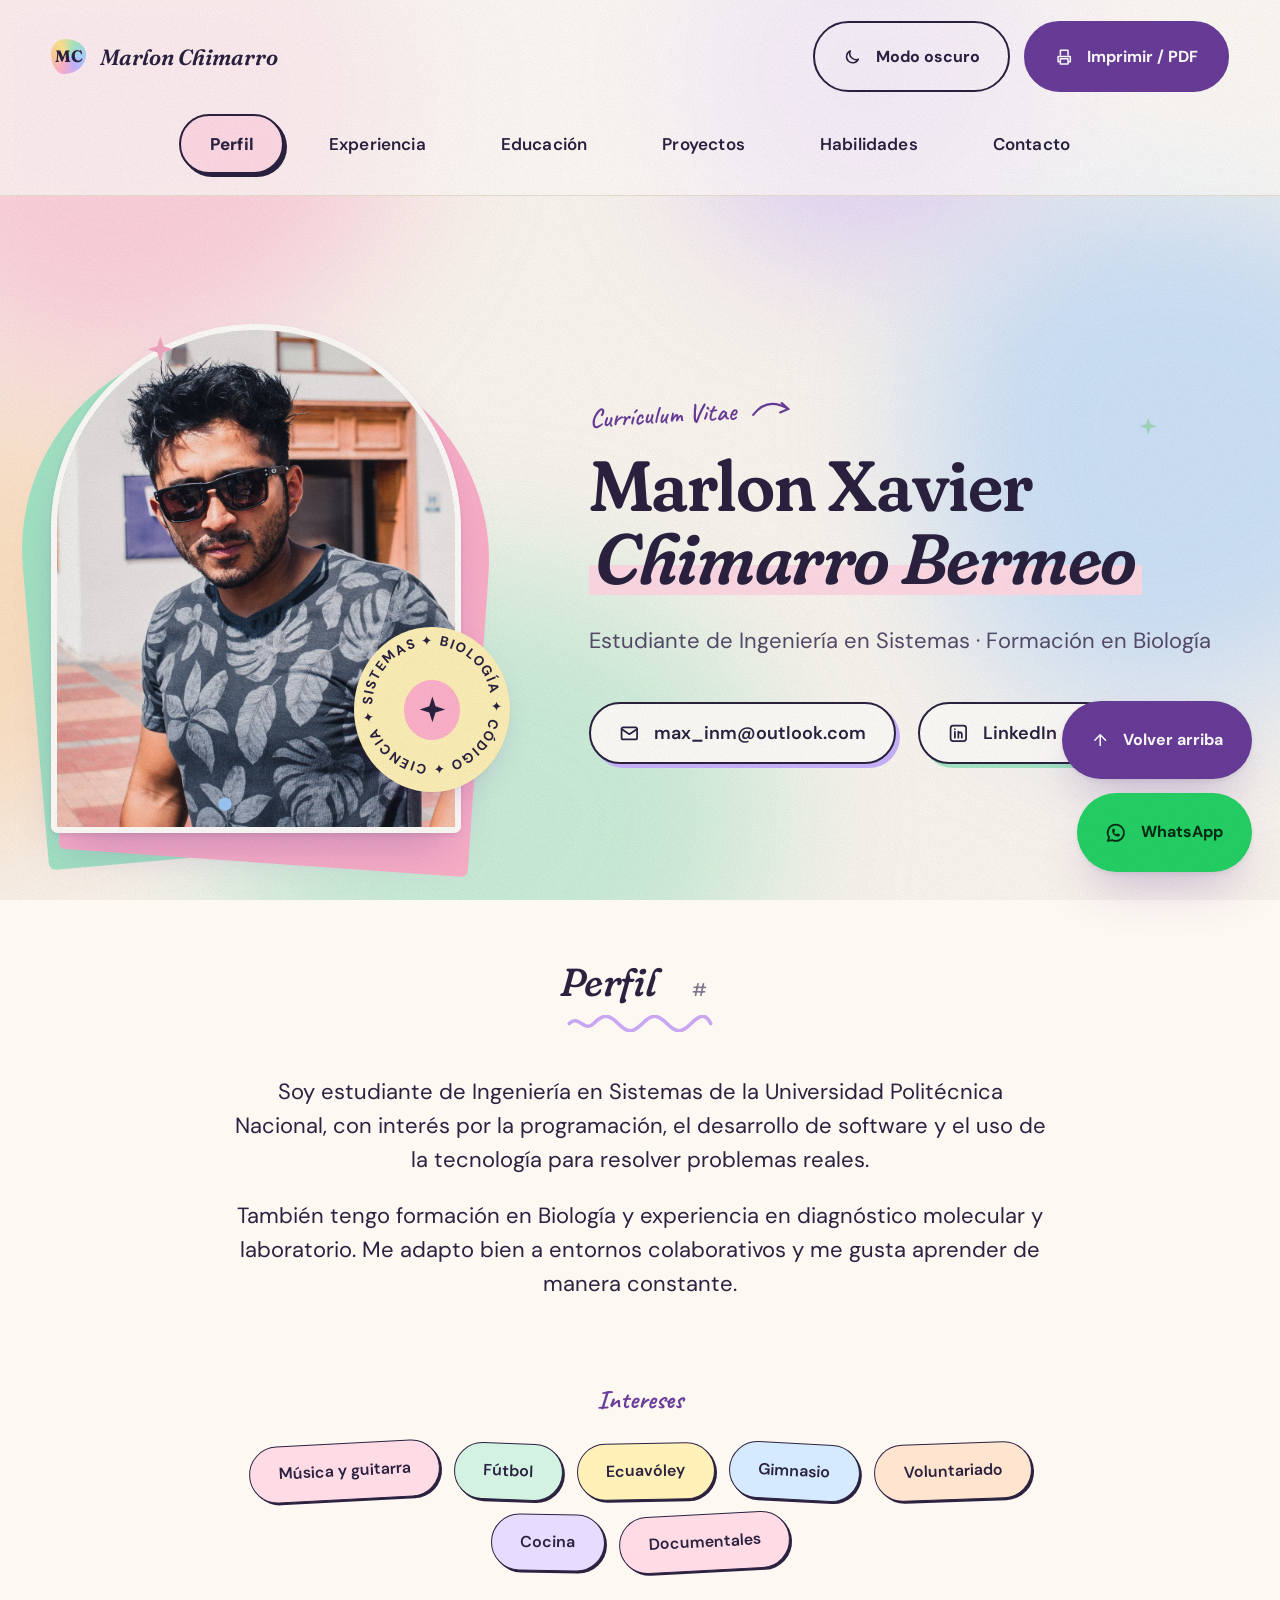
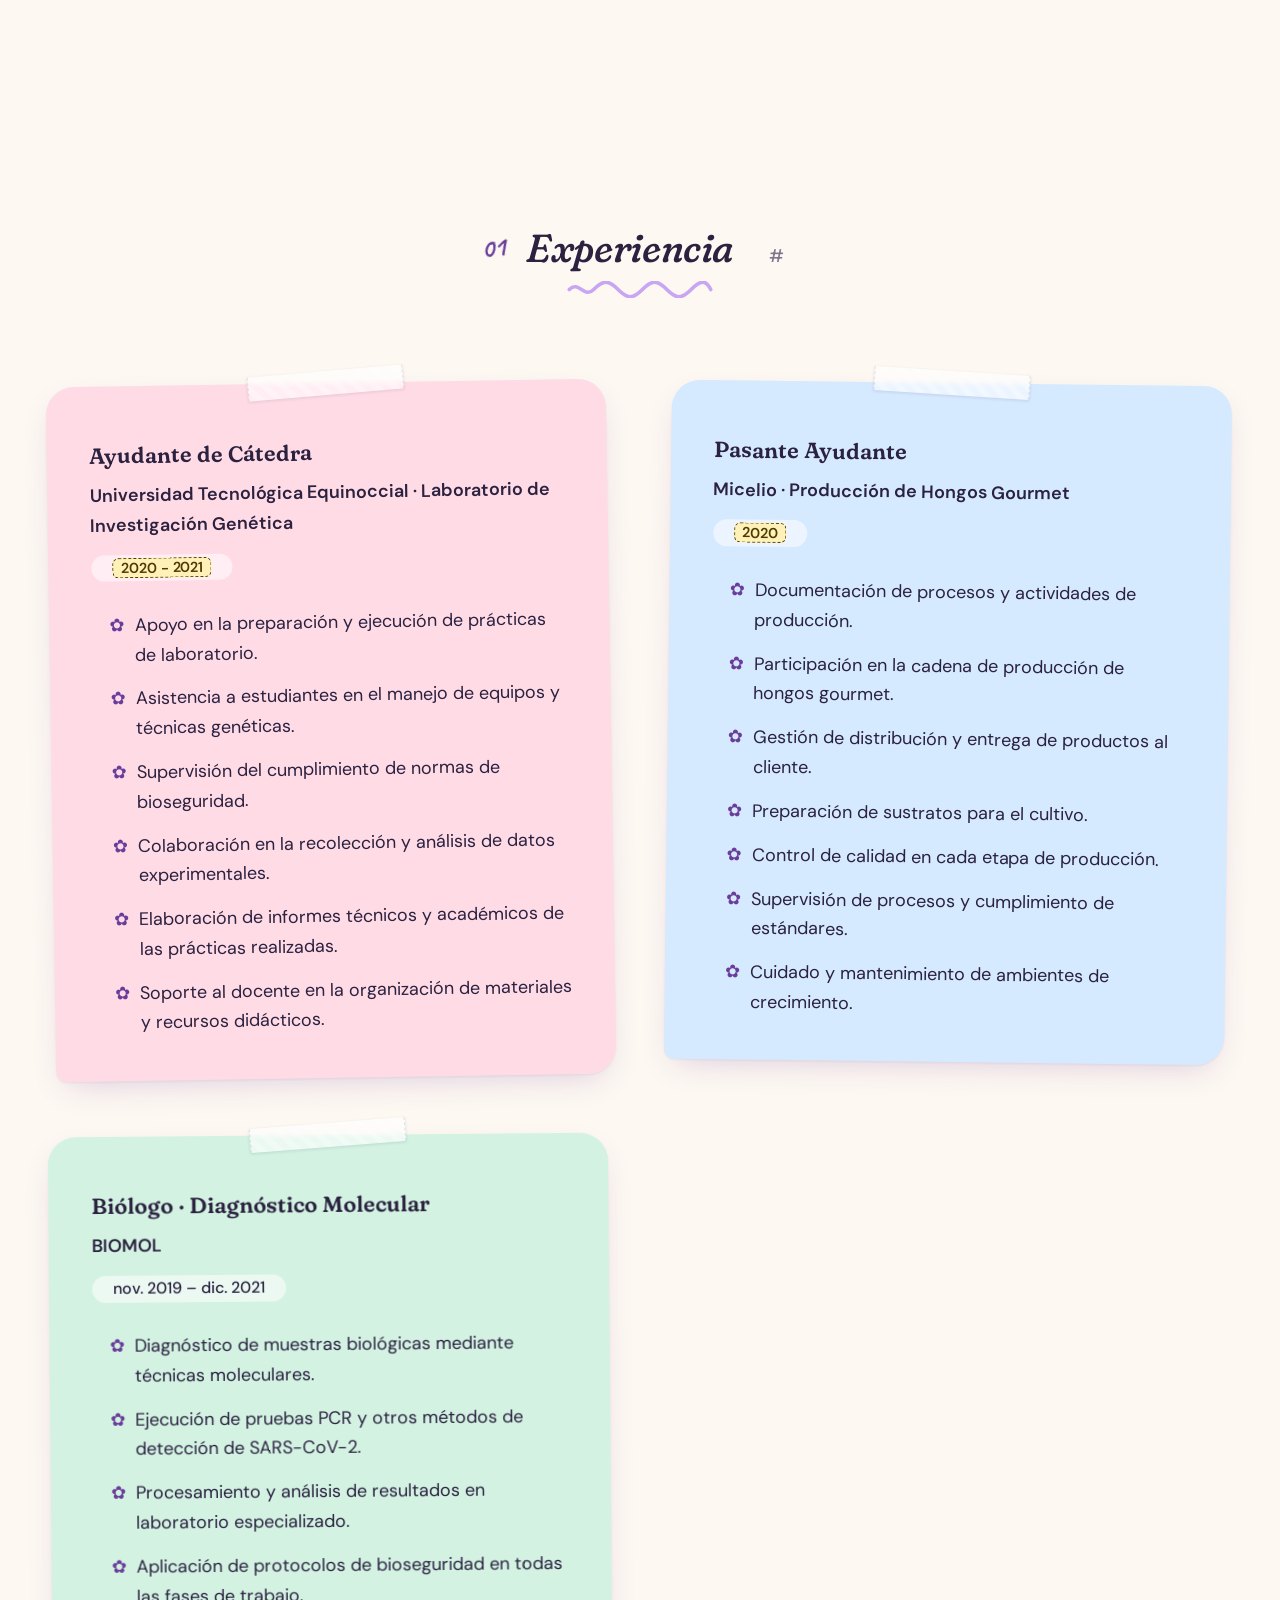
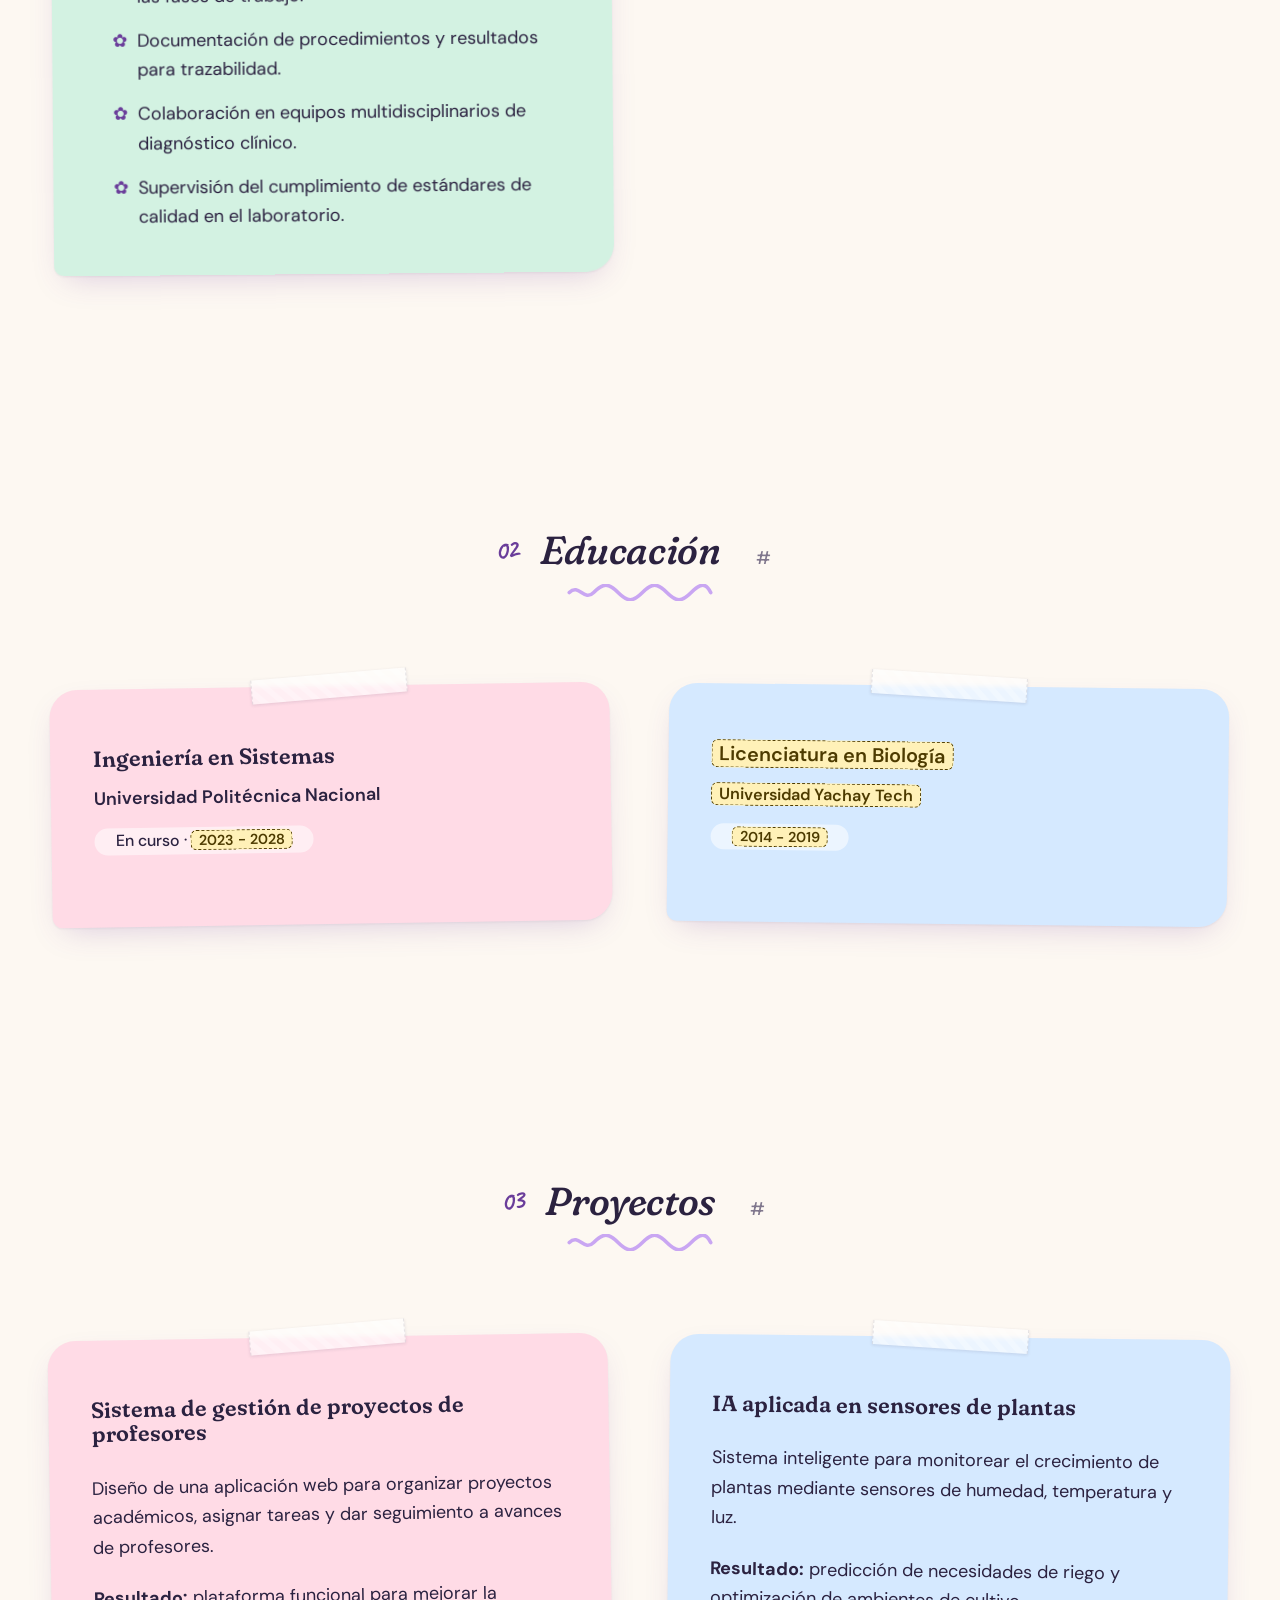
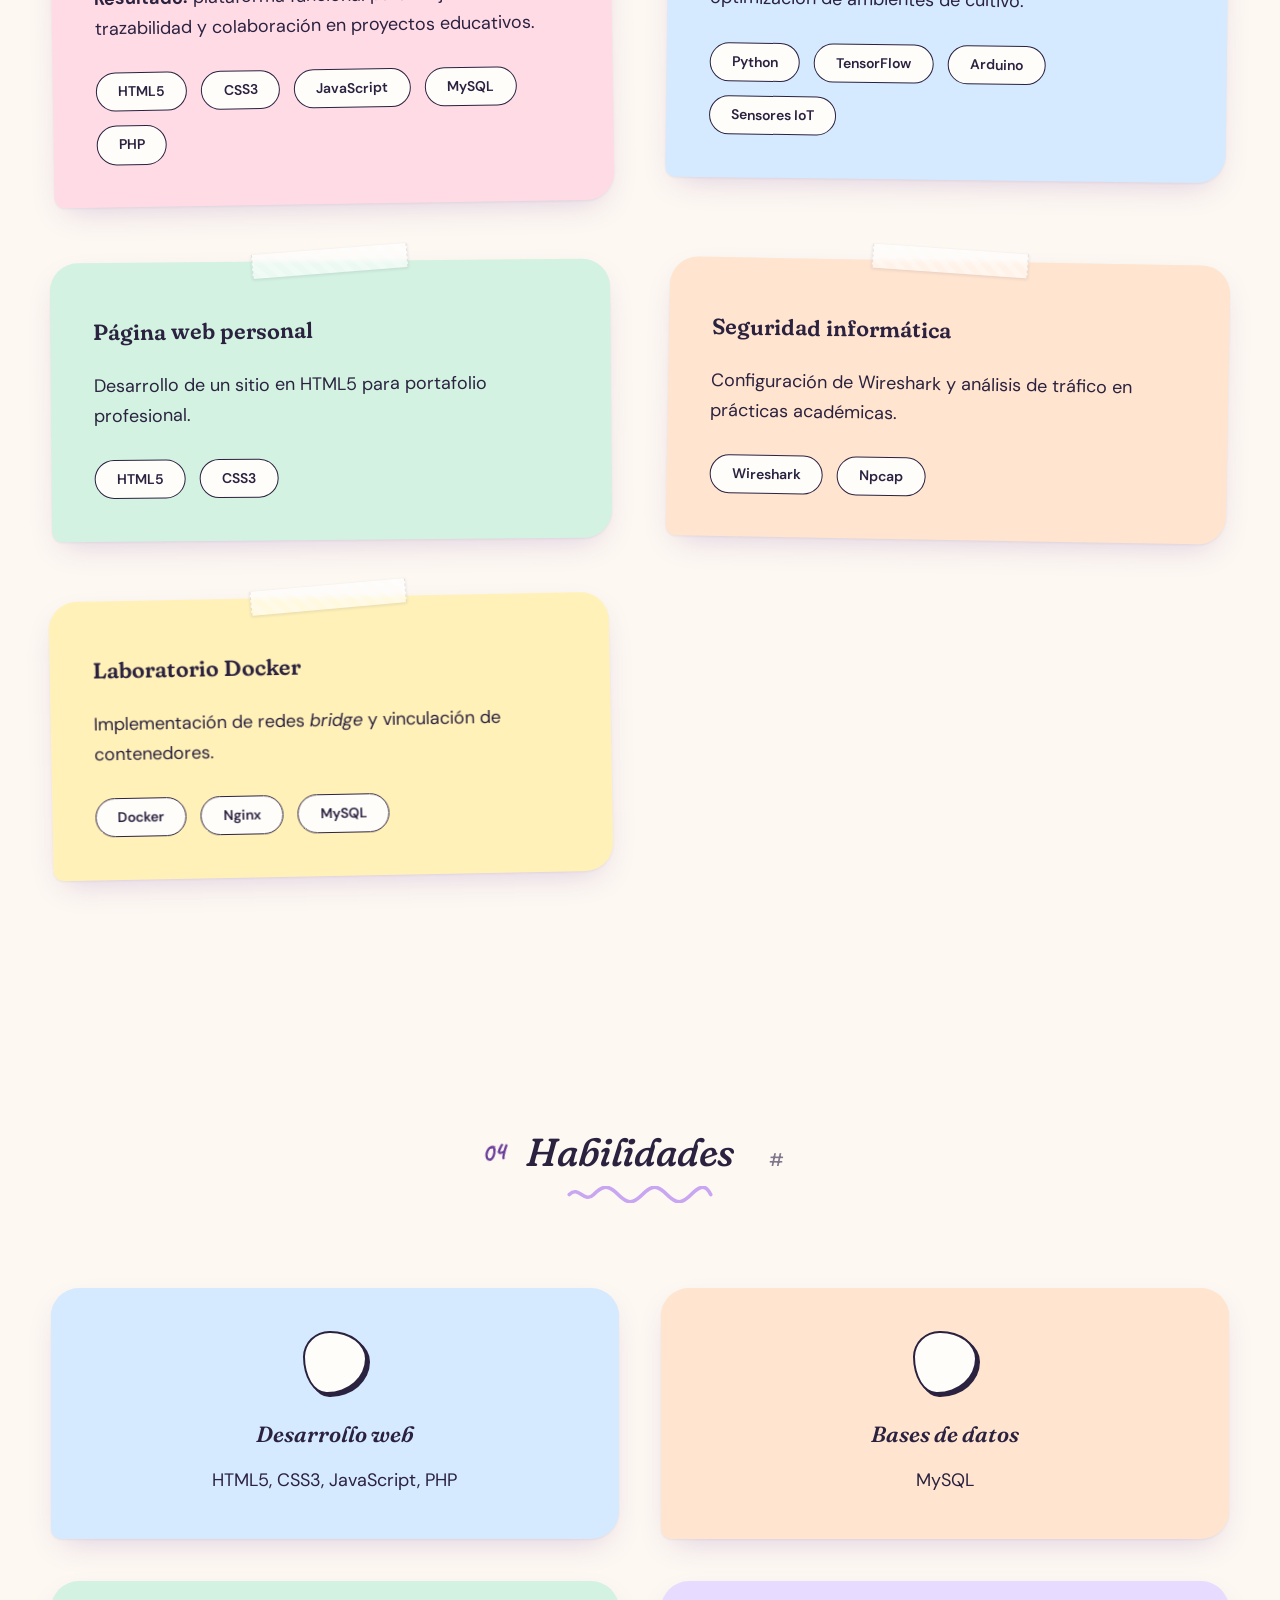
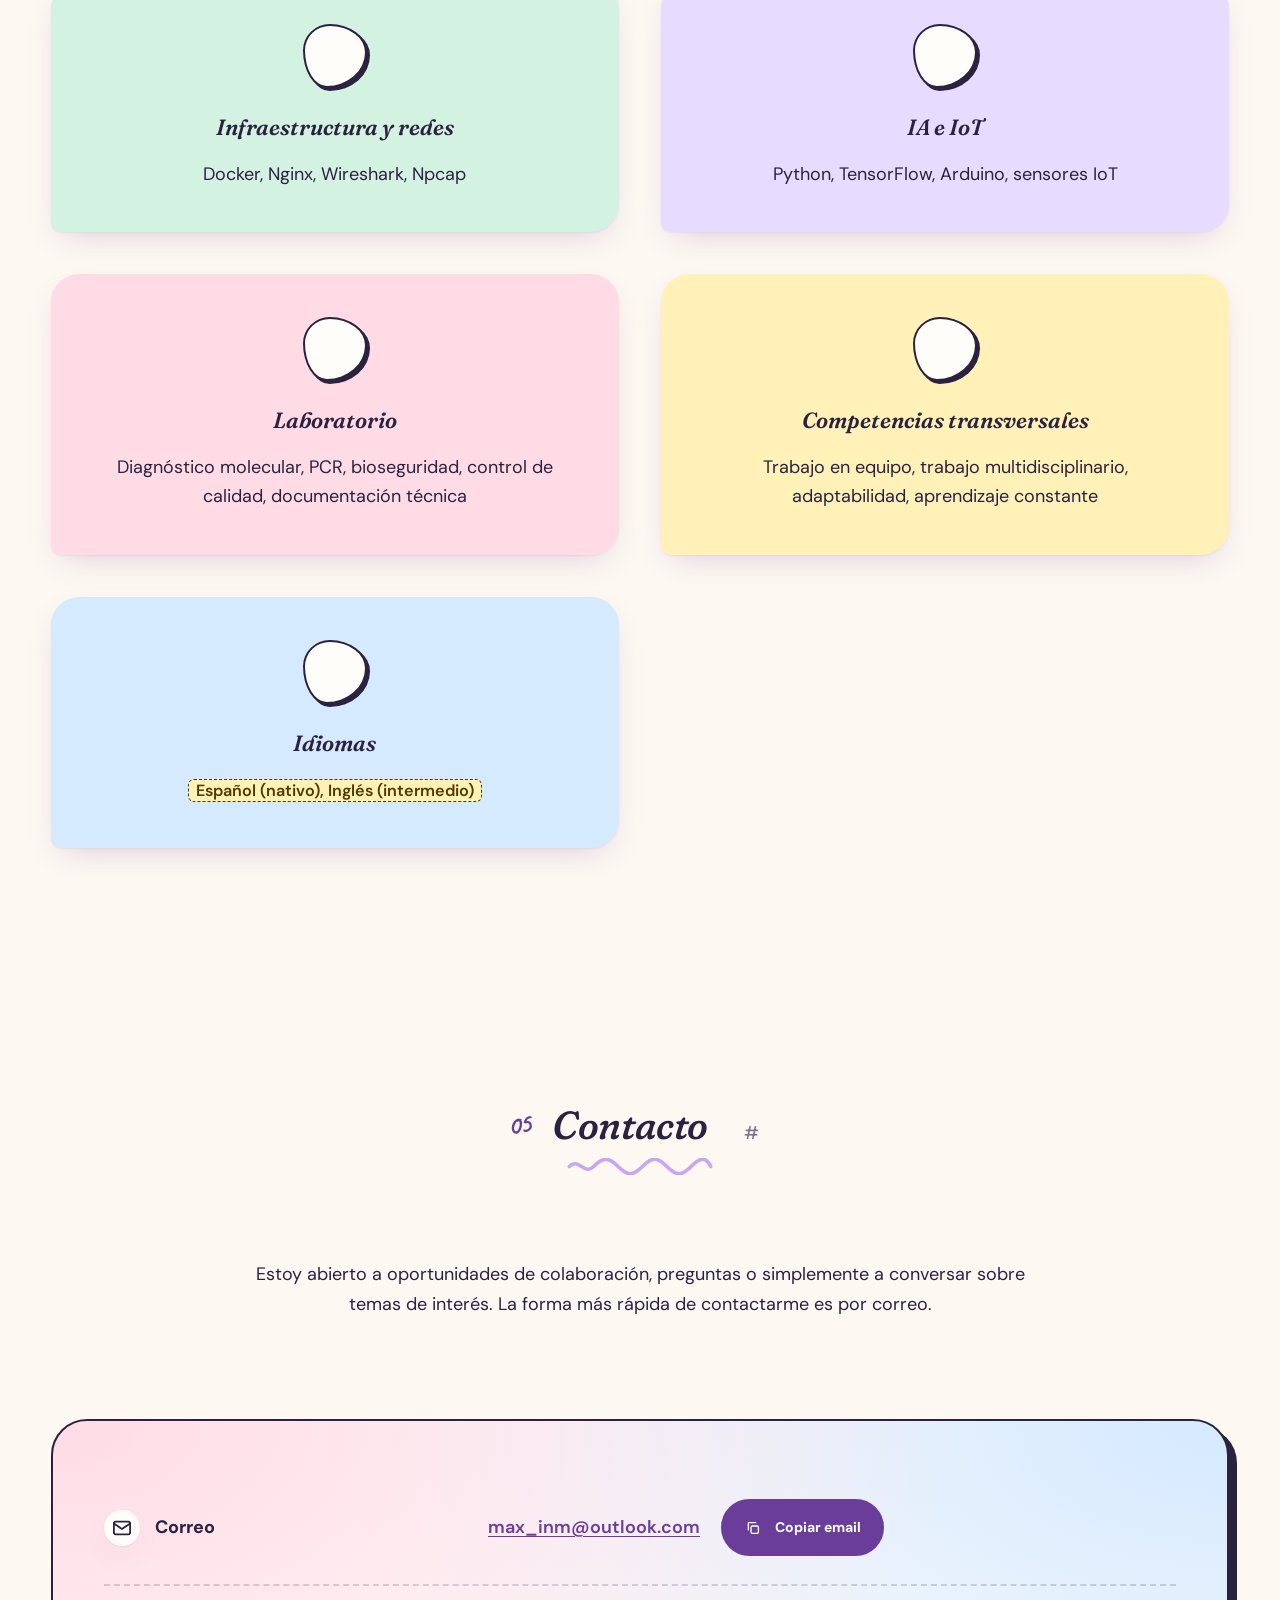
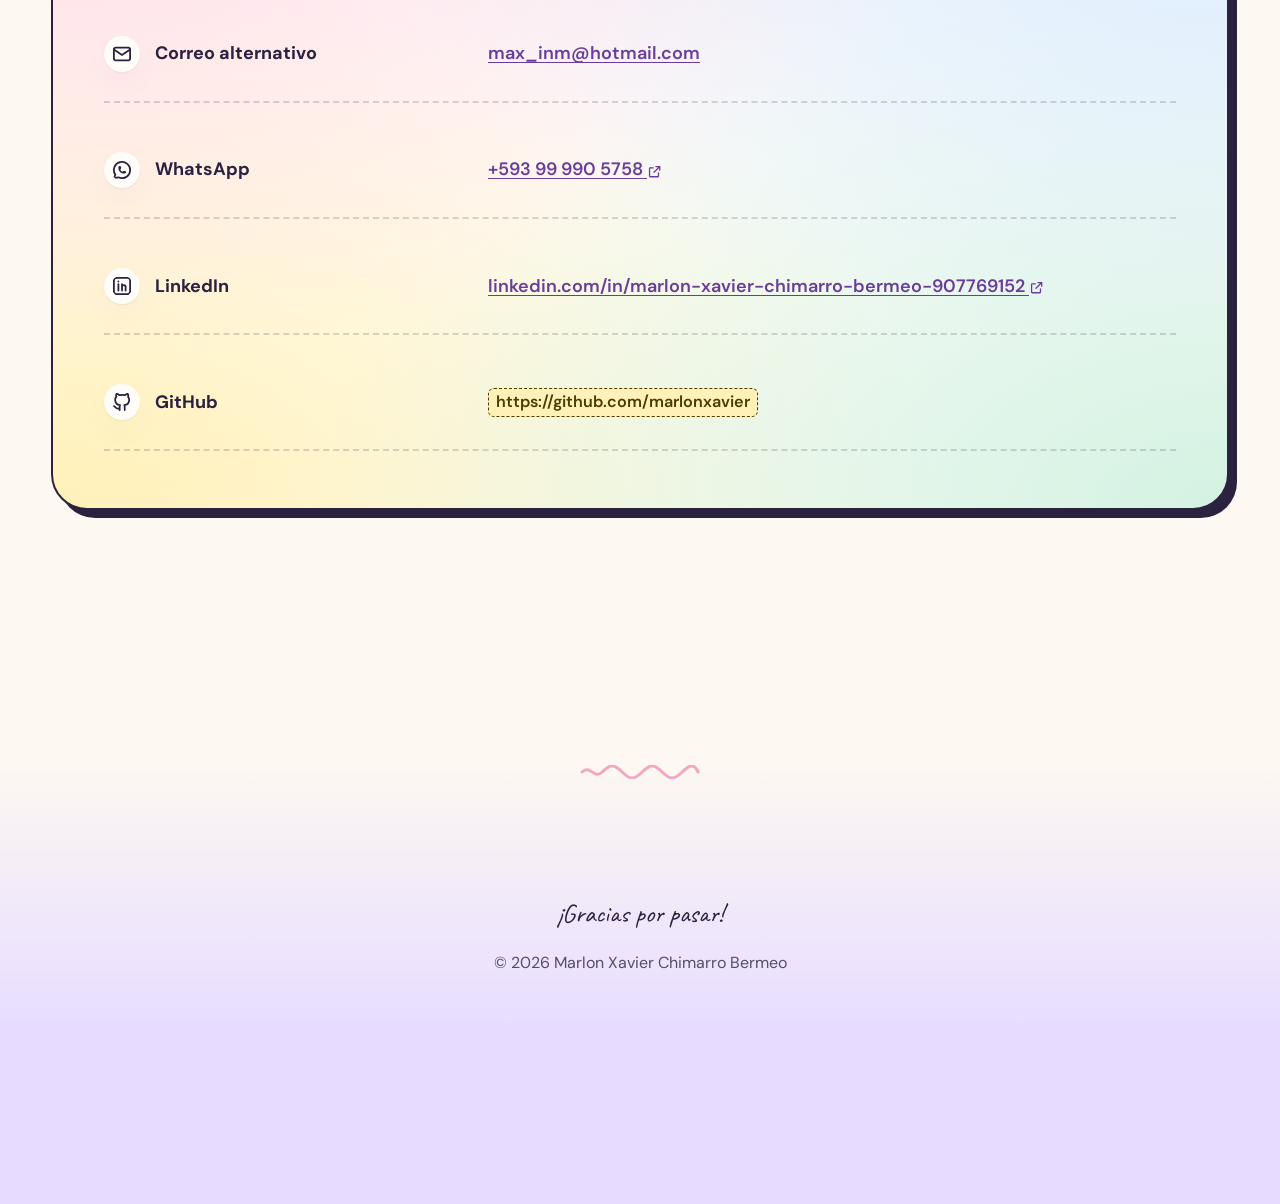
==== commit 09e924d8: "feat: index update" ====
--- a/index.html
+++ b/index.html
@@ -146,7 +146,7 @@
                 <header class="entry-header">
                     <h3 class="entry-title">Ayudante de Cátedra</h3>
                     <p class="entry-org">Universidad Tecnológica Equinoccial · Laboratorio de Investigación Genética</p>
-                    <p class="entry-meta"><mark class="todo">[COMPLETAR: periodo]</mark></p>
+                    <p class="entry-meta"><mark class="todo">2020 - 2021</mark></p>
                 </header>
                 <ul class="entry-list">
                     <li>Apoyo en la preparación y ejecución de prácticas de laboratorio.</li>
@@ -162,7 +162,7 @@
                 <header class="entry-header">
                     <h3 class="entry-title">Pasante Ayudante</h3>
                     <p class="entry-org">Micelio · Producción de Hongos Gourmet</p>
-                    <p class="entry-meta"><mark class="todo">[COMPLETAR: periodo]</mark></p>
+                    <p class="entry-meta"><mark class="todo">2020</mark></p>
                 </header>
                 <ul class="entry-list">
                     <li>Documentación de procesos y actividades de producción.</li>
@@ -203,15 +203,15 @@
                 <header class="entry-header">
                     <h3 class="entry-title">Ingeniería en Sistemas</h3>
                     <p class="entry-org">Universidad Politécnica Nacional</p>
-                    <p class="entry-meta">En curso · <mark class="todo">[COMPLETAR: año de inicio – egreso previsto]</mark></p>
-                </header>
-            </article>
-
-            <article class="entry">
-                <header class="entry-header">
-                    <h3 class="entry-title"><mark class="todo">[COMPLETAR: título obtenido en Biología]</mark></h3>
-                    <p class="entry-org"><mark class="todo">[COMPLETAR: institución]</mark></p>
-                    <p class="entry-meta"><mark class="todo">[COMPLETAR: periodo]</mark></p>
+                    <p class="entry-meta">En curso · <mark class="todo">2023 - 2028</mark></p>
+                </header>
+            </article>
+
+            <article class="entry">
+                <header class="entry-header">
+                    <h3 class="entry-title"><mark class="todo">Licenciatura en Biología</mark></h3>
+                    <p class="entry-org"><mark class="todo">Universidad Yachay Tech</mark></p>
+                    <p class="entry-meta"><mark class="todo">2014 - 2019</mark></p>
                 </header>
             </article>
         </section>
@@ -307,7 +307,7 @@
                 </div>
                 <div class="skill-group">
                     <dt>Idiomas</dt>
-                    <dd><mark class="todo">[COMPLETAR: idiomas y nivel]</mark></dd>
+                    <dd><mark class="todo">Español (nativo), Inglés (intermedio)</mark></dd>
                 </div>
             </dl>
         </section>
@@ -374,7 +374,7 @@
                         <svg class="icon" viewBox="0 0 24 24" aria-hidden="true" focusable="false"><path d="M9 19c-4 1.5-4-2-6-2.5M15 21v-3.5c0-1 .1-1.4-.5-2 2.8-.3 5.5-1.4 5.5-6a4.6 4.6 0 0 0-1.3-3.2 4.2 4.2 0 0 0-.1-3.2s-1-.3-3.4 1.3a11.6 11.6 0 0 0-6 0C6.8 2.8 5.8 3.1 5.8 3.1a4.2 4.2 0 0 0-.1 3.2A4.6 4.6 0 0 0 4.4 9.5c0 4.6 2.7 5.7 5.5 6-.6.6-.6 1.2-.5 2V21"/></svg>
                         GitHub
                     </span>
-                    <span class="contact-value"><mark class="todo">[COMPLETAR: URL de perfil de GitHub]</mark></span>
+                    <span class="contact-value"><mark class="todo">https://github.com/marlonxavier</mark></span>
                 </li>
             </ul>
         </section>
